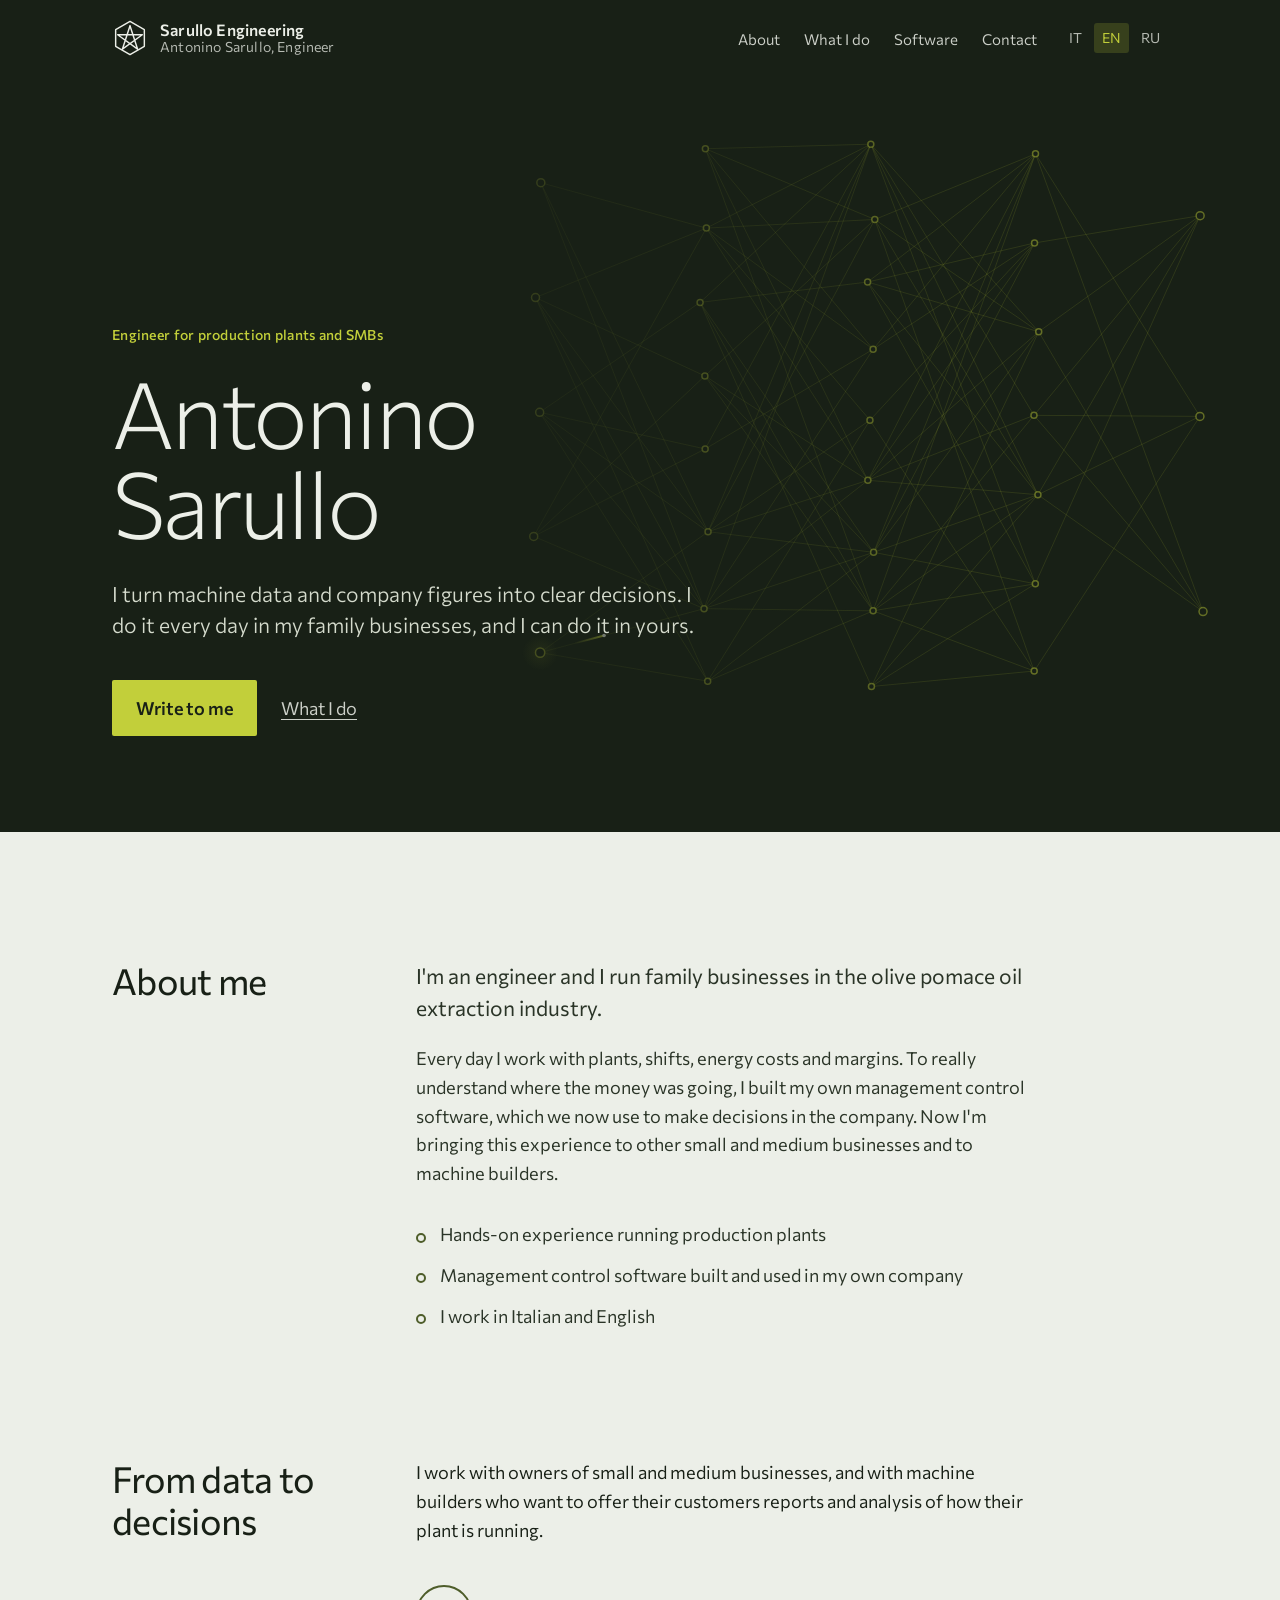
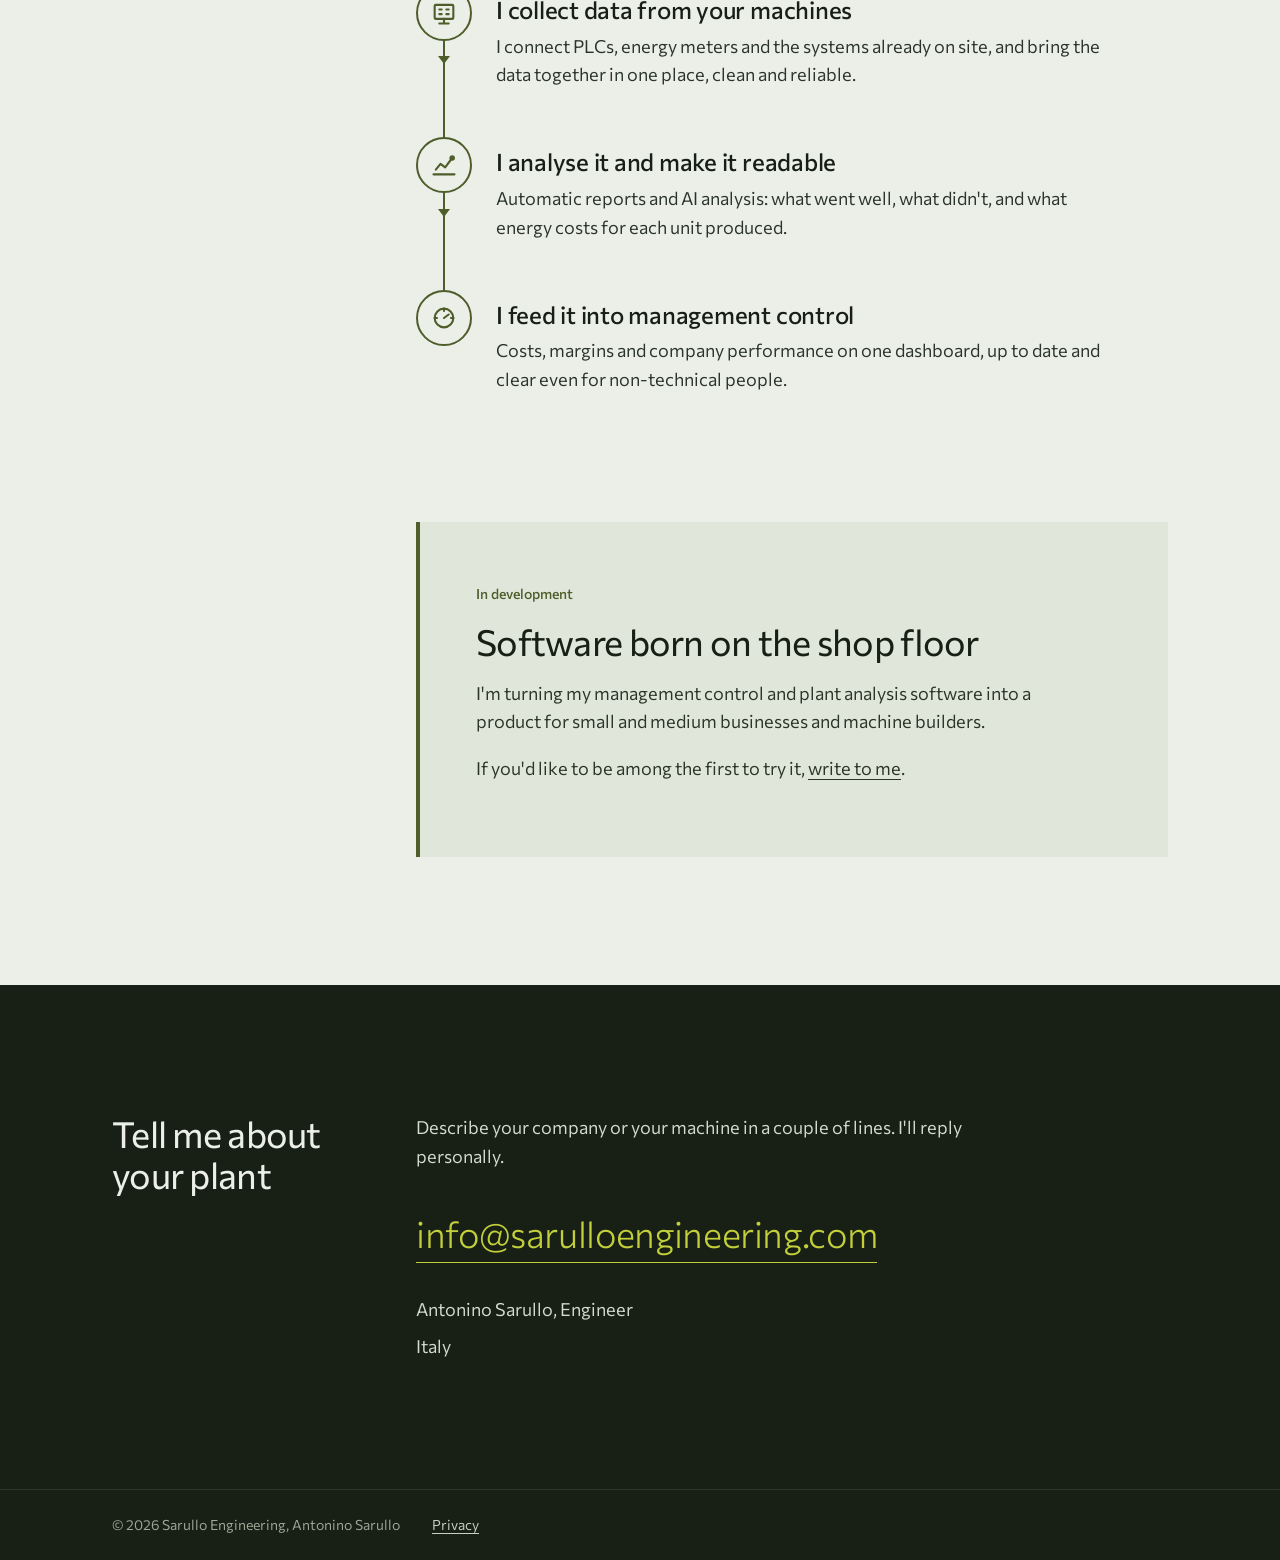
==== en/index.html @ ed88545b "Struttura iniziale del sito trilingue (it/en/ru) HTML, CSS e JS puri: home a pagina unica e privacy " ====
<!doctype html>
<html lang="en">
<head>
  <meta charset="utf-8">
  <meta name="viewport" content="width=device-width, initial-scale=1">
  <title>Sarullo Engineering | Antonino Sarullo, Engineer</title>
  <meta name="description" content="Engineer. I turn machine data and company figures into clear decisions: PLC data collection, AI-assisted analysis and reports, management control for small and medium businesses.">
  <link rel="canonical" href="https://sarulloengineering.com/en/">
  <link rel="alternate" hreflang="it" href="https://sarulloengineering.com/it/">
  <link rel="alternate" hreflang="en" href="https://sarulloengineering.com/en/">
  <link rel="alternate" hreflang="ru" href="https://sarulloengineering.com/ru/">
  <link rel="alternate" hreflang="x-default" href="https://sarulloengineering.com/en/">
  <meta property="og:type" content="website">
  <meta property="og:title" content="Sarullo Engineering | Antonino Sarullo, Engineer">
  <meta property="og:description" content="From data to decisions: plant data, analysis and management control for SMBs and machine builders.">
  <meta property="og:url" content="https://sarulloengineering.com/en/">
  <meta property="og:locale" content="en_GB">
  <meta name="theme-color" content="#182016">
  <link rel="icon" href="/assets/img/favicon.svg" type="image/svg+xml">
  <link rel="preload" href="/assets/fonts/commissioner-latin.woff2" as="font" type="font/woff2" crossorigin>
  <link rel="stylesheet" href="/assets/css/style.css">
</head>
<body>
  <a class="skip-link" href="#main">Skip to content</a>

  <header class="site-header">
    <div class="wrap">
      <a class="brand" href="/en/" aria-label="Sarullo Engineering, home">
        <svg viewBox="0 0 100 100" fill="none" stroke="currentColor" stroke-width="4" stroke-linejoin="round" stroke-linecap="round" aria-hidden="true">
          <path class="logo-hex" pathLength="100" d="M50 4 L89.84 27 L89.84 73 L50 96 L10.16 73 L10.16 27 Z"/>
          <path class="logo-star" pathLength="100" d="M50 16 L71.16 81.12 L15.76 40.88 L84.24 40.88 L28.84 81.12 Z"/>
        </svg>
        <span class="brand__name">Sarullo Engineering<small>Antonino Sarullo, Engineer</small></span>
      </a>
      <nav class="site-nav" aria-label="Sections">
        <ul>
          <li><a href="#about">About</a></li>
          <li><a href="#services">What I do</a></li>
          <li><a href="#software">Software</a></li>
          <li><a href="#contact">Contact</a></li>
        </ul>
      </nav>
      <ul class="lang-switch" aria-label="Language">
        <li><a href="/it/" hreflang="it" lang="it" data-lang="it" title="Italiano">IT</a></li>
        <li><a href="/en/" hreflang="en" lang="en" data-lang="en" aria-current="true" title="English">EN</a></li>
        <li><a href="/ru/" hreflang="ru" lang="ru" data-lang="ru" title="Русский">RU</a></li>
      </ul>
    </div>
  </header>

  <main id="main">
    <section class="hero" aria-labelledby="hero-title">
      <canvas class="hero__canvas" data-neural aria-hidden="true"></canvas>
      <div class="wrap">
        <span class="hero__title">Engineer for production plants and SMBs</span>
        <h1 id="hero-title">Antonino Sarullo</h1>
        <p class="hero__lead">I turn machine data and company figures into clear decisions. I do it every day in my family businesses, and I can do it in yours.</p>
        <div class="actions">
          <a class="button" href="mailto:info@sarulloengineering.com">Write to me</a>
          <a class="link-quiet" href="#services">What I do</a>
        </div>
      </div>
    </section>

    <section class="section" id="about" aria-labelledby="about-title">
      <div class="wrap section__grid">
        <h2 id="about-title">About me</h2>
        <div class="prose">
          <p class="lead">I'm an engineer and I run family businesses in the olive pomace oil extraction industry.</p>
          <p>Every day I work with plants, shifts, energy costs and margins. To really understand where the money was going, I built my own management control software, which we now use to make decisions in the company. Now I'm bringing this experience to other small and medium businesses and to machine builders.</p>
          <ul class="facts">
            <li>Hands-on experience running production plants</li>
            <li>Management control software built and used in my own company</li>
            <li>I work in Italian and English</li>
          </ul>
        </div>
      </div>
    </section>

    <section class="section" id="services" aria-labelledby="services-title">
      <div class="wrap section__grid">
        <h2 id="services-title">From data to decisions</h2>
        <div>
          <p class="prose">I work with owners of small and medium businesses, and with machine builders who want to offer their customers reports and analysis of how their plant is running.</p>
          <ol class="flow">
            <li class="flow__step">
              <span class="flow__icon" aria-hidden="true">
                <svg viewBox="0 0 24 24" fill="none" stroke="currentColor" stroke-width="1.8" stroke-linecap="round" stroke-linejoin="round"><rect x="4" y="5" width="16" height="12" rx="1"/><path d="M8 21h8M12 17v4M8 9h2M8 13h2M14 9h2M14 13h2"/></svg>
              </span>
              <div>
                <h3>I collect data from your machines</h3>
                <p>I connect PLCs, energy meters and the systems already on site, and bring the data together in one place, clean and reliable.</p>
              </div>
            </li>
            <li class="flow__step">
              <span class="flow__icon" aria-hidden="true">
                <svg viewBox="0 0 24 24" fill="none" stroke="currentColor" stroke-width="1.8" stroke-linecap="round" stroke-linejoin="round"><path d="M3 20h18"/><path d="M5 16l4-5 4 3 6-8"/><circle cx="19" cy="6" r="1.5"/></svg>
              </span>
              <div>
                <h3>I analyse it and make it readable</h3>
                <p>Automatic reports and AI analysis: what went well, what didn't, and what energy costs for each unit produced.</p>
              </div>
            </li>
            <li class="flow__step">
              <span class="flow__icon" aria-hidden="true">
                <svg viewBox="0 0 24 24" fill="none" stroke="currentColor" stroke-width="1.8" stroke-linecap="round" stroke-linejoin="round"><circle cx="12" cy="12" r="8"/><path d="M12 12l4-3"/><path d="M12 4v2M20 12h-2M6 12H4"/></svg>
              </span>
              <div>
                <h3>I feed it into management control</h3>
                <p>Costs, margins and company performance on one dashboard, up to date and clear even for non-technical people.</p>
              </div>
            </li>
          </ol>
        </div>
      </div>
    </section>

    <section class="section" id="software" aria-labelledby="software-title">
      <div class="wrap section__grid">
        <div aria-hidden="true"></div>
        <div class="software">
          <span class="status">In development</span>
          <h2 id="software-title">Software born on the shop floor</h2>
          <div class="prose">
            <p>I'm turning my management control and plant analysis software into a product for small and medium businesses and machine builders.</p>
            <p>If you'd like to be among the first to try it, <a href="mailto:info@sarulloengineering.com?subject=Software">write to me</a>.</p>
          </div>
        </div>
      </div>
    </section>
  </main>

  <section class="contact" id="contact" aria-labelledby="contact-title">
    <div class="wrap section__grid">
      <h2 id="contact-title">Tell me about your plant</h2>
      <div class="prose">
        <p>Describe your company or your machine in a couple of lines. I'll reply personally.</p>
        <a class="contact__mail" href="mailto:info@sarulloengineering.com">info@sarulloengineering.com</a>
        <ul class="contact__list">
          <li>Antonino Sarullo, Engineer</li>
          <li>Italy</li>
          <!-- TODO: link al profilo LinkedIn
          <li><a href="https://www.linkedin.com/in/...">LinkedIn</a></li> -->
        </ul>
      </div>
    </div>
  </section>

  <footer class="site-footer">
    <div class="wrap">
      <p>&copy; <span data-year>2026</span> Sarullo Engineering, Antonino Sarullo</p>
      <!-- TODO: inserire la Partita IVA (obbligatoria sul sito se presente) -->
      <p><a href="/en/privacy.html">Privacy</a></p>
    </div>
  </footer>

  <script src="/assets/js/main.js" defer></script>
  <script src="/assets/js/neural.js" defer></script>
</body>
</html>
---- assets/css/style.css ----
/* ==========================================================================
   Sarullo Engineering — foglio di stile unico per tutte le lingue
   Palette: carta verde-grigia, inchiostro oliva, verde olio come segnale.
   ========================================================================== */

/* ---------- Font (self-hosted, nessuna chiamata a servizi esterni) ---------- */
@font-face {
  font-family: "Commissioner";
  src: url("/assets/fonts/commissioner-latin.woff2") format("woff2-variations");
  font-weight: 100 900;
  font-display: swap;
  unicode-range: U+0000-00FF, U+0131, U+0152-0153, U+02BB-02BC, U+02C6, U+02DA, U+02DC, U+0304, U+0308, U+0329, U+2000-206F, U+20AC, U+2122, U+2191, U+2193, U+2212, U+2215, U+FEFF, U+FFFD;
}
@font-face {
  font-family: "Commissioner";
  src: url("/assets/fonts/commissioner-latin-ext.woff2") format("woff2-variations");
  font-weight: 100 900;
  font-display: swap;
  unicode-range: U+0100-02BA, U+02BD-02C5, U+02C7-02CC, U+02CE-02D7, U+02DD-02FF, U+1E00-1E9F, U+1EF2-1EFF, U+2020, U+20A0-20AB, U+20AD-20C0, U+2113, U+2C60-2C7F, U+A720-A7FF;
}
@font-face {
  font-family: "Commissioner";
  src: url("/assets/fonts/commissioner-cyrillic.woff2") format("woff2-variations");
  font-weight: 100 900;
  font-display: swap;
  unicode-range: U+0301, U+0400-045F, U+0490-0491, U+04B0-04B1, U+2116;
}

/* ---------- Token ---------- */
:root {
  --paper:   #ECEFE8;
  --paper-2: #E1E6DB;
  --ink:     #182016;
  --ink-2:   #2A3427;
  --olive:   #4E5D2A;
  --oil:     #C2CF3A;
  --steel:   #5E6A70;
  --rule:    #B9C1AE;

  --font: "Commissioner", system-ui, -apple-system, "Segoe UI", sans-serif;

  /* Scala tipografica (rapporti classici) */
  --fs-small: 0.875rem;   /* 14 */
  --fs-body:  1.125rem;   /* 18 */
  --fs-lead:  1.3125rem;  /* 21 */
  --fs-h3:    1.5rem;     /* 24 */
  --fs-h2:    clamp(2rem, 4vw, 2.25rem);       /* 32–36 */
  --fs-hero:  clamp(2.75rem, 8vw, 5.75rem);    /* 44–92 */

  --measure: 34em;
  --gutter: clamp(1rem, 4vw, 3rem);
  --max: 72rem;
  --section-space: clamp(4rem, 10vw, 8rem);
}

/* ---------- Base ---------- */
*, *::before, *::after { box-sizing: border-box; }
html { scroll-behavior: smooth; -webkit-text-size-adjust: 100%; }
body {
  margin: 0;
  background: var(--paper);
  color: var(--ink);
  font-family: var(--font);
  font-size: var(--fs-body);
  font-weight: 380;
  line-height: 1.6;
  font-feature-settings: "kern", "liga";
  text-rendering: optimizeLegibility;
}
img, svg, canvas { display: block; max-width: 100%; }
h1, h2, h3 { margin: 0; font-weight: 500; line-height: 1.15; letter-spacing: -0.01em; }
p { margin: 0 0 1em; }
a { color: inherit; text-decoration-thickness: 1px; text-underline-offset: 0.2em; }
a:hover { text-decoration-thickness: 2px; }
:focus-visible { outline: 2px solid var(--olive); outline-offset: 3px; border-radius: 2px; }
.on-dark :focus-visible, .hero :focus-visible, .contact :focus-visible { outline-color: var(--oil); }

.skip-link {
  position: absolute; left: var(--gutter); top: -3rem;
  background: var(--ink); color: var(--paper); padding: .5rem 1rem; z-index: 20;
}
.skip-link:focus { top: .75rem; }

.wrap { width: 100%; max-width: var(--max); margin: 0 auto; padding: 0 var(--gutter); }

/* ---------- Header ---------- */
.site-header {
  position: absolute; inset: 0 0 auto 0; z-index: 10;
  color: var(--paper);
}
.site-header .wrap {
  display: flex; align-items: center; gap: 1.5rem;
  padding-top: 1.25rem; padding-bottom: 1.25rem;
}
.brand {
  display: flex; align-items: center; gap: .75rem;
  text-decoration: none; font-weight: 560; letter-spacing: .01em; margin-right: auto;
}
.brand svg { width: 2.25rem; height: 2.25rem; flex: none; }
.brand__name { font-size: 1rem; line-height: 1.2; }
.brand__name small { display: block; font-weight: 380; font-size: var(--fs-small); opacity: .75; }

.site-nav ul { display: flex; gap: 1.5rem; list-style: none; margin: 0; padding: 0; }
.site-nav a { text-decoration: none; font-size: .9375rem; opacity: .85; }
.site-nav a:hover { opacity: 1; text-decoration: underline; }

.lang-switch { display: flex; gap: .25rem; list-style: none; margin: 0; padding: 0; font-size: .875rem; }
.lang-switch a {
  display: block; padding: .25rem .5rem; text-decoration: none; border-radius: 3px; opacity: .75;
}
.lang-switch a:hover { opacity: 1; }
.lang-switch a[aria-current="true"] { opacity: 1; background: rgba(194, 207, 58, .18); color: var(--oil); }

/* Il logo si disegna da solo, in un tratto, al caricamento */
.brand .logo-star {
  stroke-dasharray: 100; stroke-dashoffset: 100;
  animation: draw 1.6s .2s cubic-bezier(.65,0,.35,1) forwards;
}
.brand .logo-hex {
  stroke-dasharray: 100; stroke-dashoffset: 100;
  animation: draw .9s cubic-bezier(.65,0,.35,1) forwards;
}
@keyframes draw { to { stroke-dashoffset: 0; } }

/* ---------- Hero ---------- */
.hero {
  position: relative; isolation: isolate; overflow: hidden;
  background: var(--ink); color: var(--paper);
  min-height: min(100svh, 52rem);
  display: flex; align-items: flex-end;
}
.hero__canvas { position: absolute; inset: 0; width: 100%; height: 100%; z-index: -1; }
.hero::after {
  /* velatura per tenere leggibile il testo sopra la rete */
  content: ""; position: absolute; inset: 0; z-index: -1; pointer-events: none;
  background: linear-gradient(90deg, rgba(24,32,22,.92) 0%, rgba(24,32,22,.6) 45%, rgba(24,32,22,0) 75%);
}
.hero .wrap { padding-top: 8rem; padding-bottom: clamp(3rem, 8vw, 6rem); }
.hero h1 {
  font-size: var(--fs-hero); font-weight: 240; letter-spacing: -0.035em; line-height: .98;
  max-width: 9ch;
}
.hero__title { display: block; font-size: var(--fs-small); font-weight: 500; letter-spacing: .02em; color: var(--oil); margin-bottom: 1.25rem; }
.hero__lead {
  font-size: var(--fs-lead); font-weight: 340; line-height: 1.45;
  max-width: 28em; margin: 2rem 0 2.5rem; color: #D5DBCD;
}
.actions { display: flex; flex-wrap: wrap; gap: .75rem 1.5rem; align-items: center; }
.button {
  display: inline-block; padding: .85rem 1.5rem; border-radius: 2px;
  background: var(--oil); color: var(--ink); font-weight: 560; text-decoration: none;
}
.button:hover { background: #D3DE56; }
.link-quiet { color: var(--paper); opacity: .85; }

/* ---------- Sezioni ---------- */
.section { padding: var(--section-space) 0; }
.section + .section { padding-top: 0; }
.section__grid {
  display: grid; gap: 1.5rem 3rem;
  grid-template-columns: minmax(0, 1fr);
}
@media (min-width: 56rem) {
  .section__grid { grid-template-columns: 16rem minmax(0, 1fr); }
}
.section h2 { font-size: var(--fs-h2); font-weight: 420; letter-spacing: -0.02em; }
.prose { max-width: var(--measure); }
.prose .lead { font-size: var(--fs-lead); line-height: 1.5; font-weight: 400; }
.prose p { color: var(--ink-2); }

.facts { list-style: none; padding: 0; margin: 2rem 0 0; display: grid; gap: .75rem; max-width: var(--measure); }
.facts li { padding-left: 1.5rem; position: relative; color: var(--ink-2); }
.facts li::before {
  content: ""; position: absolute; left: 0; top: .7em; width: .625rem; height: .625rem;
  border: 2px solid var(--olive); border-radius: 50%;
}

/* ---------- Dal campo alla decisione: una linea di processo ---------- */
.flow { list-style: none; margin: 2.5rem 0 0; padding: 0; max-width: 44rem; }
.flow__step:not(:last-child)::before {
  /* la "tubazione" che collega un passaggio al successivo */
  content: ""; position: absolute; left: 1.75rem; top: 1.75rem; bottom: -1.75rem;
  border-left: 2px solid var(--olive); transform: translateX(-1px);
}
.flow__step { position: relative; display: grid; grid-template-columns: 3.5rem minmax(0, 1fr); gap: 1.5rem; padding-bottom: 3rem; }
.flow__step:last-child { padding-bottom: 0; }
.flow__icon {
  width: 3.5rem; height: 3.5rem; border-radius: 50%;
  background: var(--paper); border: 2px solid var(--olive);
  display: grid; place-items: center; color: var(--olive);
  position: relative; z-index: 1;
}
.flow__icon svg { width: 1.75rem; height: 1.75rem; }
.flow__step:not(:last-child) .flow__icon::after {
  /* freccia di direzione del flusso sulla linea */
  content: ""; position: absolute; left: 50%; bottom: -1.6rem; transform: translateX(-50%);
  border: .4rem solid transparent; border-top: .55rem solid var(--olive); border-bottom: 0;
}
.flow h3 { font-size: var(--fs-h3); font-weight: 480; padding-top: .7rem; margin-bottom: .5rem; }
.flow p { color: var(--ink-2); max-width: var(--measure); margin: 0; }

/* ---------- Software ---------- */
.software {
  background: var(--paper-2);
  padding: clamp(2rem, 5vw, 3.5rem);
  border-left: 4px solid var(--olive);
}
.software h2 { margin-bottom: 1rem; }
.software .status { display: inline-block; font-size: var(--fs-small); font-weight: 500; color: var(--olive); margin-bottom: 1rem; }

/* ---------- Contatti ---------- */
.contact { background: var(--ink); color: var(--paper); padding: var(--section-space) 0; }
.contact h2 { font-size: var(--fs-h2); font-weight: 420; letter-spacing: -0.02em; }
.contact .prose p { color: #D5DBCD; }
.contact__mail {
  display: inline-block; margin: 1rem 0 2rem;
  font-size: clamp(1.375rem, 4vw, 2.25rem); font-weight: 300; letter-spacing: -0.01em;
  color: var(--oil); text-decoration: none; border-bottom: 1px solid currentColor; overflow-wrap: anywhere;
}
.contact__mail:hover { border-bottom-width: 2px; }
.contact__list { list-style: none; margin: 0; padding: 0; display: grid; gap: .5rem; color: #D5DBCD; }

/* ---------- Footer ---------- */
.site-footer { background: var(--ink); color: #9EA897; font-size: var(--fs-small); border-top: 1px solid var(--ink-2); }
.site-footer .wrap { display: flex; flex-wrap: wrap; gap: .5rem 2rem; padding-top: 1.5rem; padding-bottom: 1.5rem; }
.site-footer p { margin: 0; }
.site-footer a { color: #C9D0C1; }

/* ---------- Pagina privacy ---------- */
.page-legal .site-header { position: static; background: var(--ink); }
.legal { padding: 4rem 0 var(--section-space); }
.legal h1 { font-size: var(--fs-h2); font-weight: 420; margin-bottom: 1.5rem; }
.legal h2 { font-size: var(--fs-h3); font-weight: 480; margin: 2.5rem 0 .75rem; }
.legal .prose { max-width: var(--measure); }

/* ---------- 404 ---------- */
.page-404 { background: var(--ink); color: var(--paper); }
.page-404 a { color: var(--oil); }
.notfound { min-height: 100svh; display: grid; place-content: center; gap: 2rem; padding: var(--gutter); }
.notfound img { filter: invert(1); opacity: .9; }
.notfound__langs { display: grid; gap: 1.5rem; }
.notfound h1, .notfound h2 { font-size: var(--fs-h3); font-weight: 420; margin-bottom: .25rem; }

/* ---------- Mobile ---------- */
@media (max-width: 47.99rem) {
  .site-header .wrap { flex-wrap: wrap; gap: .75rem 1rem; }
  .site-nav { order: 3; width: 100%; }
  .site-nav ul { gap: 1.25rem; }
  .brand__name small { display: none; }
  .hero::after { background: linear-gradient(0deg, rgba(24,32,22,.95) 15%, rgba(24,32,22,.55) 70%, rgba(24,32,22,.35) 100%); }
  .hero .wrap { padding-top: 10rem; }
  .flow__step:not(:last-child)::before { left: 1.375rem; top: 1.375rem; bottom: -1.375rem; }
  .flow__step { grid-template-columns: 2.75rem minmax(0, 1fr); gap: 1rem; }
  .flow__icon { width: 2.75rem; height: 2.75rem; }
  .flow__icon svg { width: 1.375rem; height: 1.375rem; }
  .flow h3 { padding-top: .45rem; }
}

/* ---------- Movimento ridotto ---------- */
@media (prefers-reduced-motion: reduce) {
  html { scroll-behavior: auto; }
  .brand .logo-star, .brand .logo-hex { animation: none; stroke-dashoffset: 0; }
}
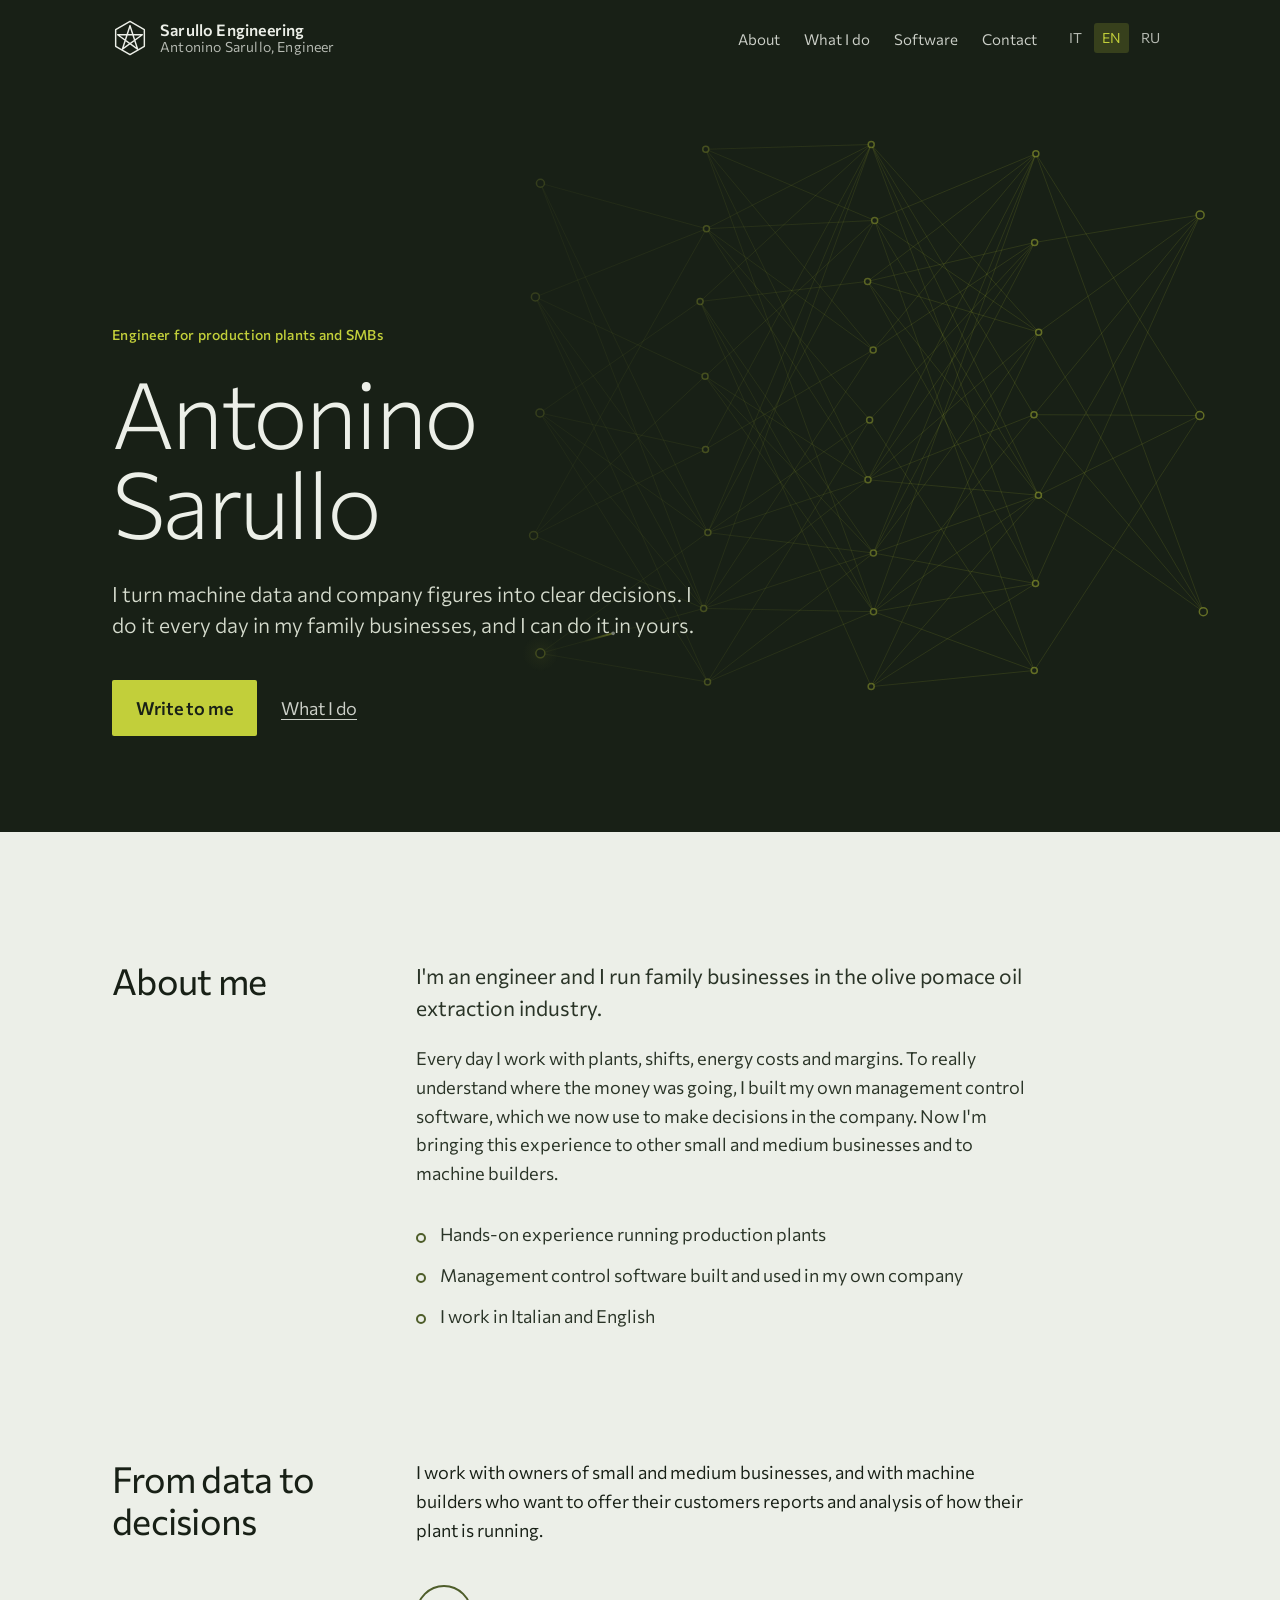
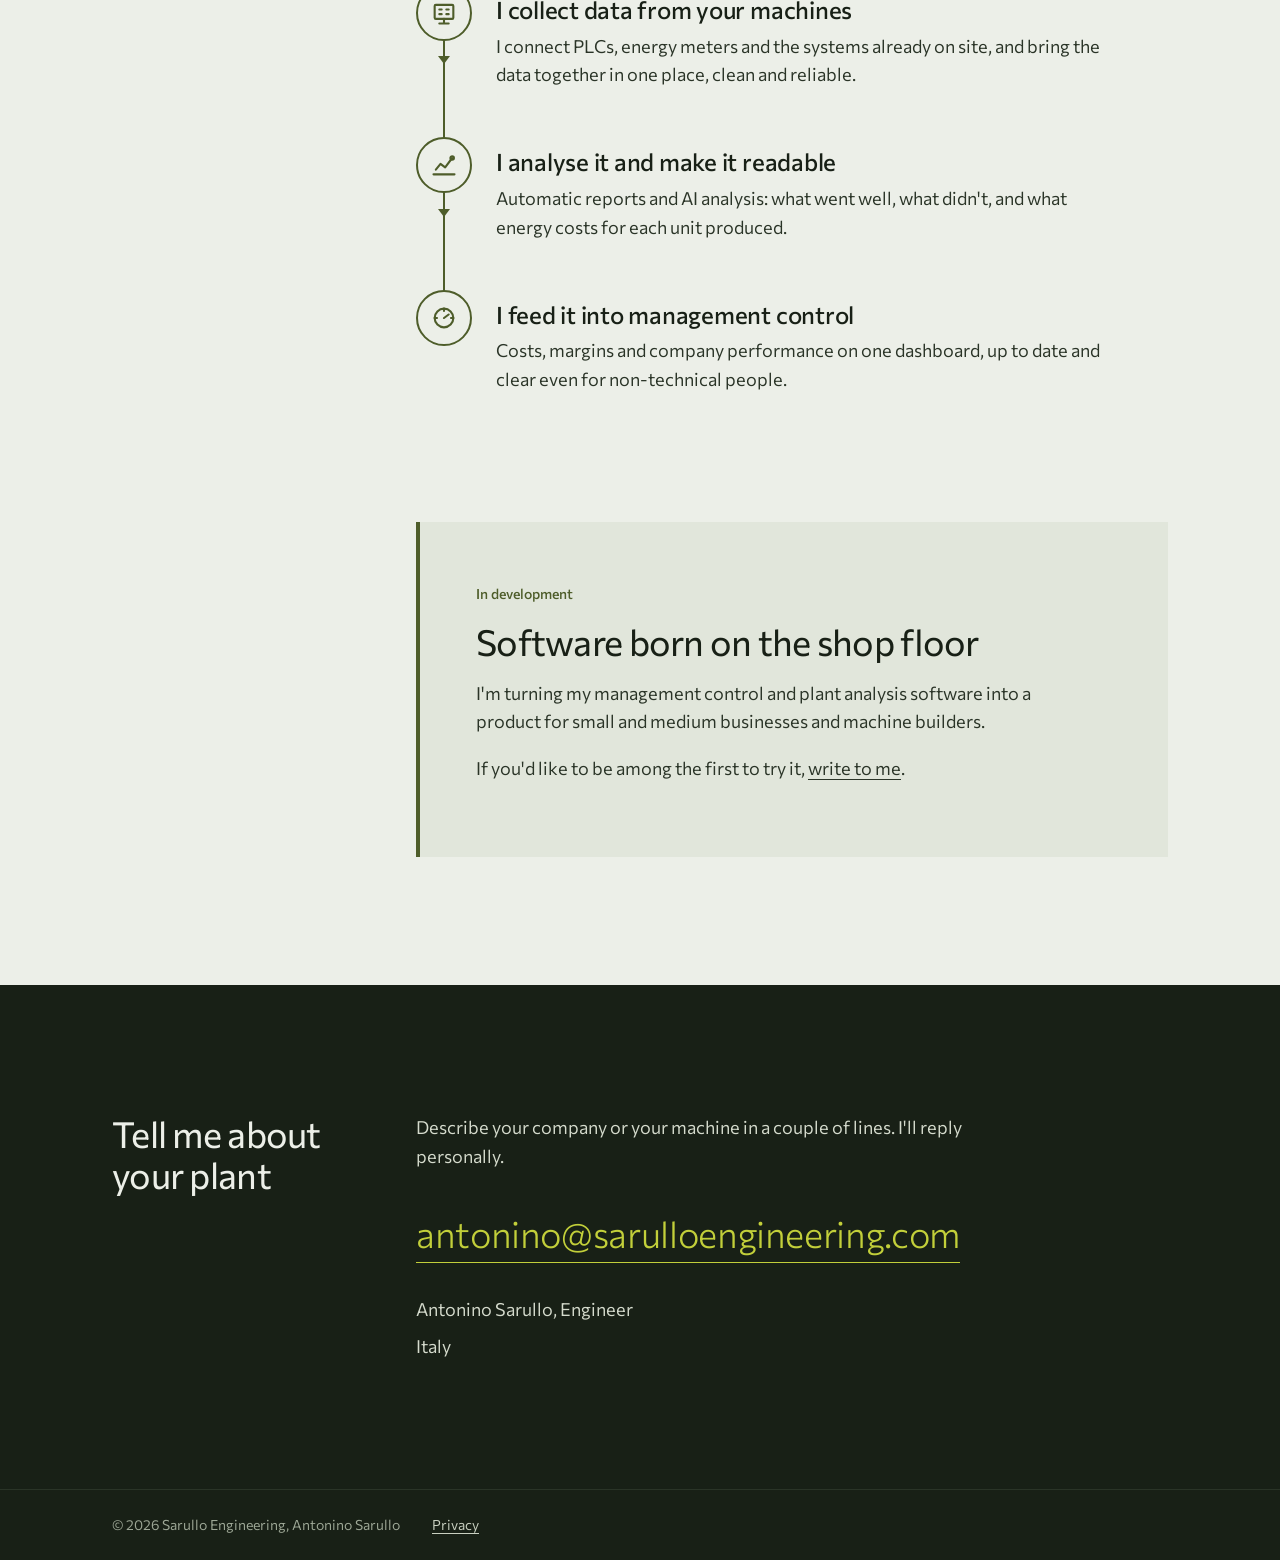
==== commit 9f2aaeea: "Email di contatto: antonino@sarulloengineering.com Co-Authored-By: Claude Opus 5.5 <noreply@anthropi" ====
--- a/en/index.html
+++ b/en/index.html
@@ -56,7 +56,7 @@
         <h1 id="hero-title">Antonino Sarullo</h1>
         <p class="hero__lead">I turn machine data and company figures into clear decisions. I do it every day in my family businesses, and I can do it in yours.</p>
         <div class="actions">
-          <a class="button" href="mailto:info@sarulloengineering.com">Write to me</a>
+          <a class="button" href="mailto:antonino@sarulloengineering.com">Write to me</a>
           <a class="link-quiet" href="#services">What I do</a>
         </div>
       </div>
@@ -123,7 +123,7 @@
           <h2 id="software-title">Software born on the shop floor</h2>
           <div class="prose">
             <p>I'm turning my management control and plant analysis software into a product for small and medium businesses and machine builders.</p>
-            <p>If you'd like to be among the first to try it, <a href="mailto:info@sarulloengineering.com?subject=Software">write to me</a>.</p>
+            <p>If you'd like to be among the first to try it, <a href="mailto:antonino@sarulloengineering.com?subject=Software">write to me</a>.</p>
           </div>
         </div>
       </div>
@@ -135,7 +135,7 @@
       <h2 id="contact-title">Tell me about your plant</h2>
       <div class="prose">
         <p>Describe your company or your machine in a couple of lines. I'll reply personally.</p>
-        <a class="contact__mail" href="mailto:info@sarulloengineering.com">info@sarulloengineering.com</a>
+        <a class="contact__mail" href="mailto:antonino@sarulloengineering.com">antonino@sarulloengineering.com</a>
         <ul class="contact__list">
           <li>Antonino Sarullo, Engineer</li>
           <li>Italy</li>
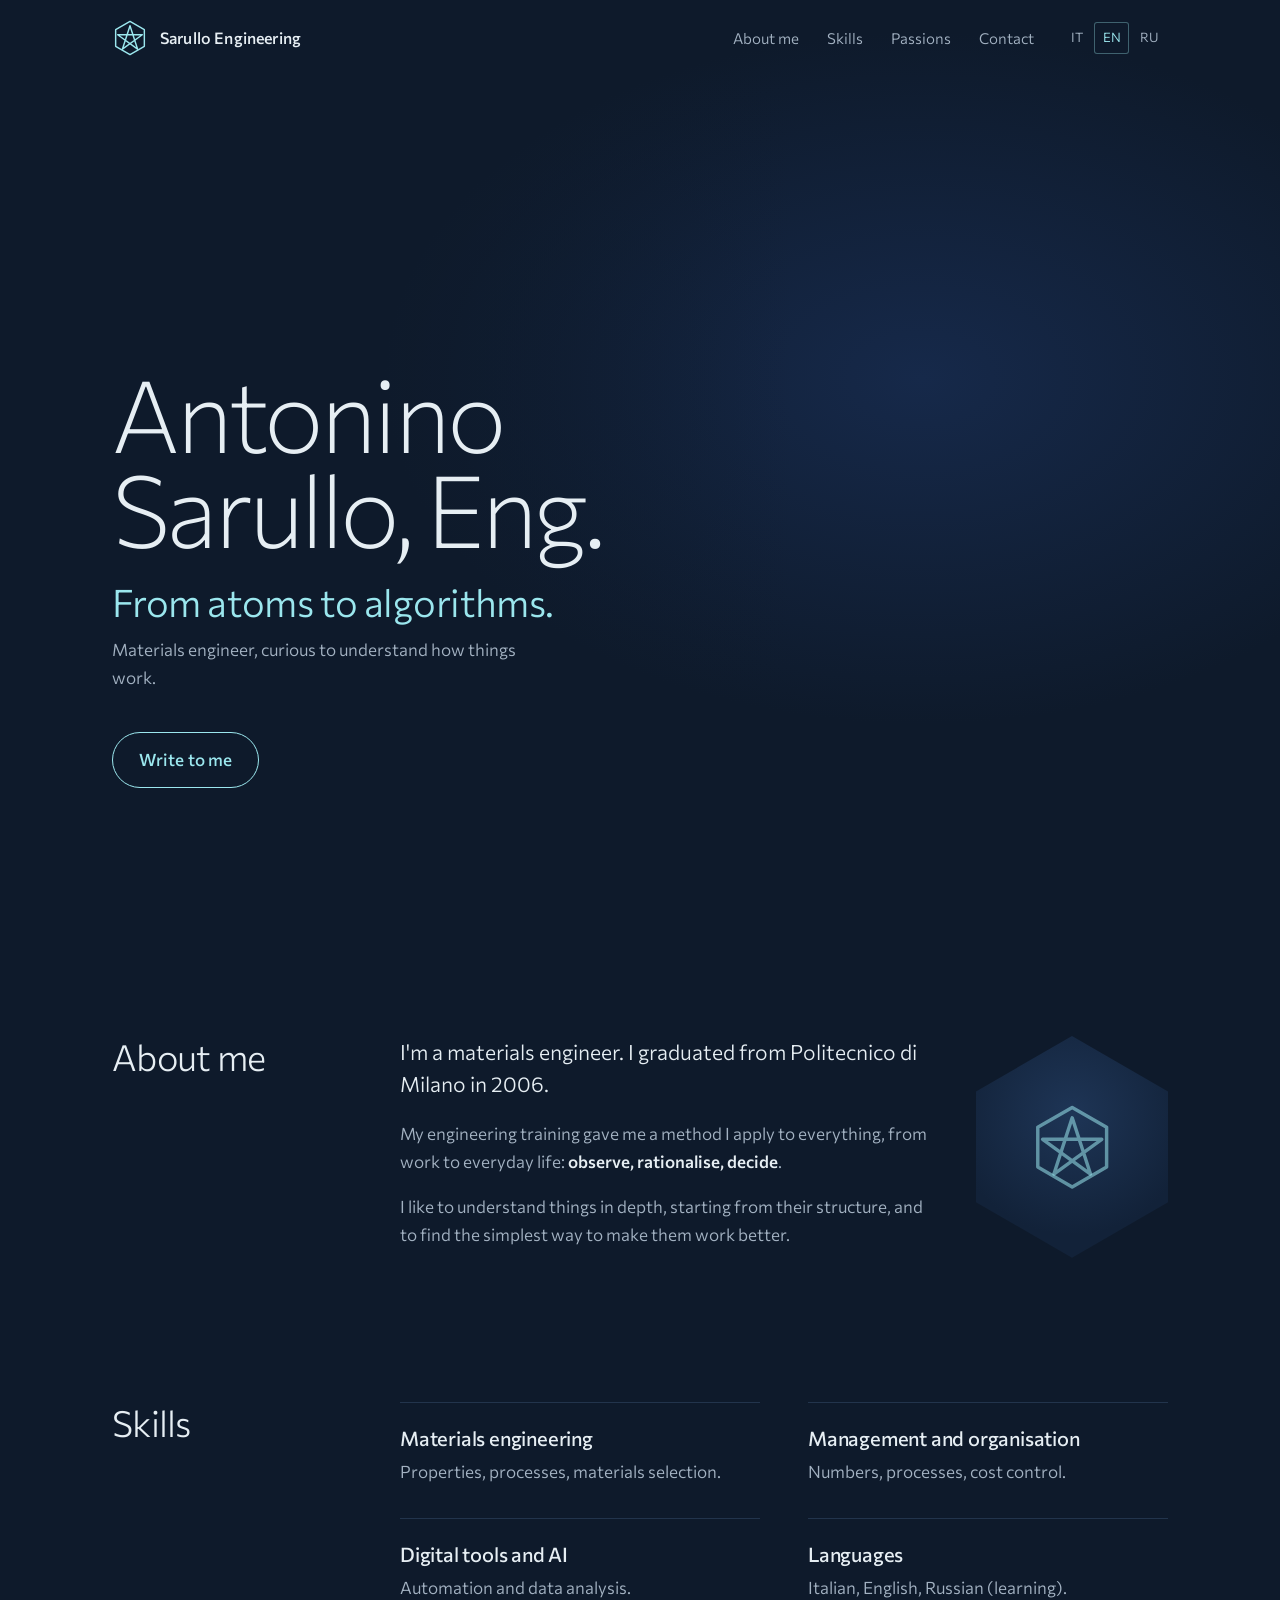
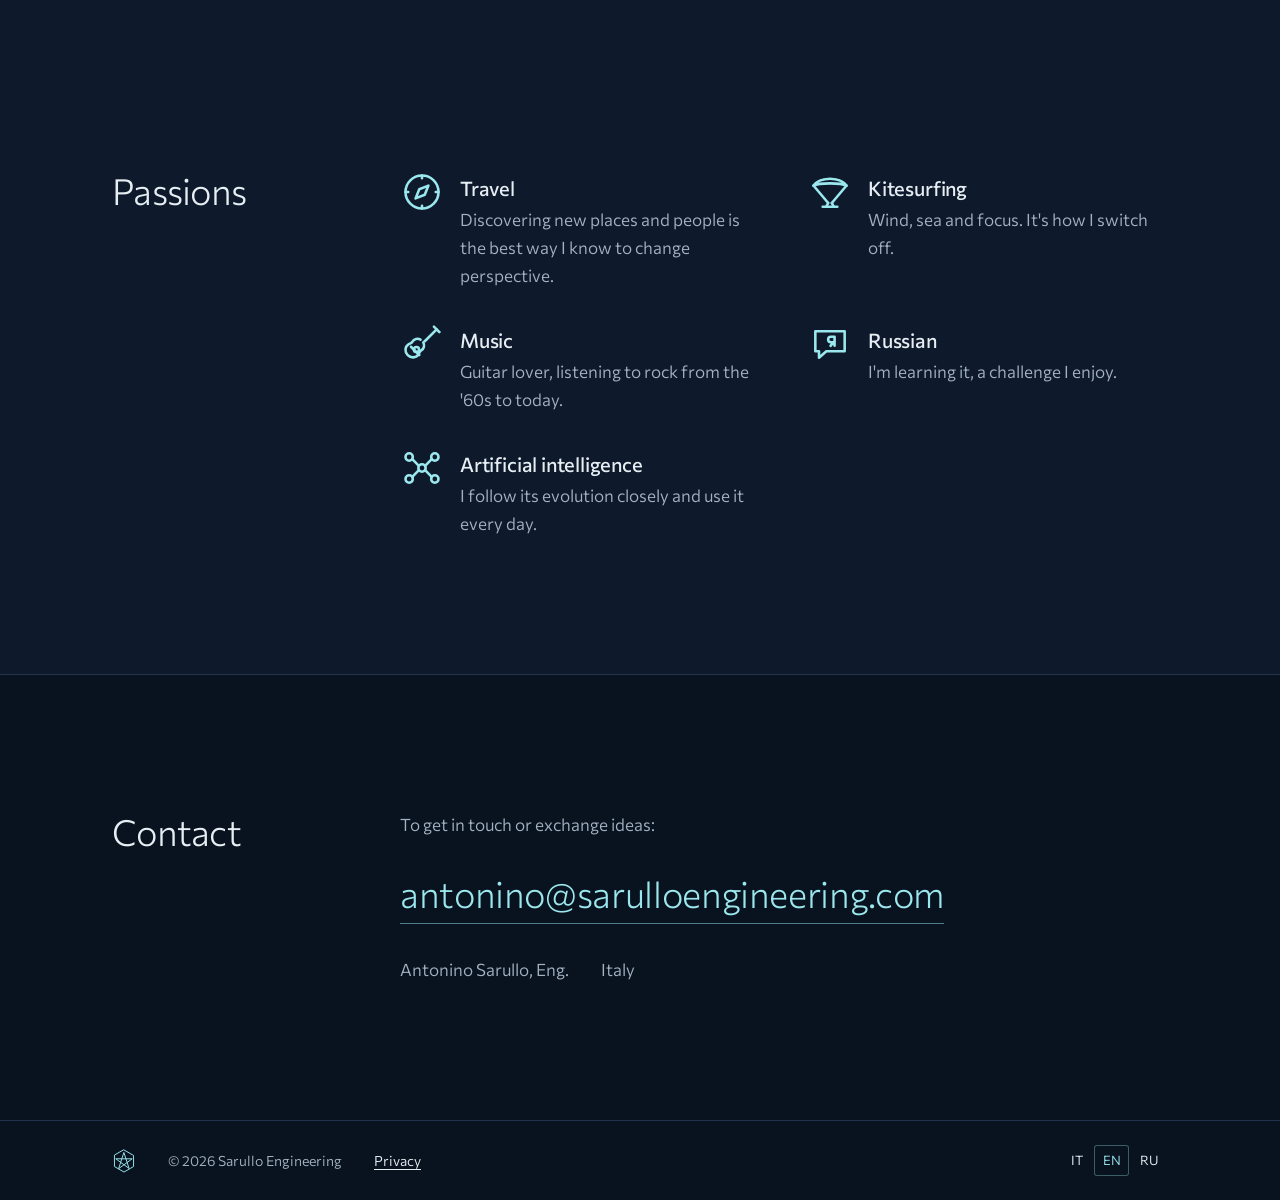
==== commit a01a0153: "Nuovi contenuti e nuova grafica: presentazione personale, animazione reticolo → rete neurale → logo " ====
--- a/en/index.html
+++ b/en/index.html
@@ -2,20 +2,20 @@
 <html lang="en">
 <head>
   <meta charset="utf-8">
-  <meta name="viewport" content="width=device-width, initial-scale=1">
-  <title>Sarullo Engineering | Antonino Sarullo, Engineer</title>
-  <meta name="description" content="Engineer. I turn machine data and company figures into clear decisions: PLC data collection, AI-assisted analysis and reports, management control for small and medium businesses.">
+  <meta name="viewport" content="width=device-width, initial-scale=1, viewport-fit=cover">
+  <title>Antonino Sarullo, Eng. | Sarullo Engineering</title>
+  <meta name="description" content="Antonino Sarullo, materials engineer, graduated from Politecnico di Milano. From atoms to algorithms.">
   <link rel="canonical" href="https://sarulloengineering.com/en/">
   <link rel="alternate" hreflang="it" href="https://sarulloengineering.com/it/">
   <link rel="alternate" hreflang="en" href="https://sarulloengineering.com/en/">
   <link rel="alternate" hreflang="ru" href="https://sarulloengineering.com/ru/">
   <link rel="alternate" hreflang="x-default" href="https://sarulloengineering.com/en/">
   <meta property="og:type" content="website">
-  <meta property="og:title" content="Sarullo Engineering | Antonino Sarullo, Engineer">
-  <meta property="og:description" content="From data to decisions: plant data, analysis and management control for SMBs and machine builders.">
+  <meta property="og:title" content="Antonino Sarullo, Eng. | Sarullo Engineering">
+  <meta property="og:description" content="Antonino Sarullo, materials engineer, graduated from Politecnico di Milano. From atoms to algorithms.">
   <meta property="og:url" content="https://sarulloengineering.com/en/">
   <meta property="og:locale" content="en_GB">
-  <meta name="theme-color" content="#182016">
+  <meta name="theme-color" content="#0E1A2B">
   <link rel="icon" href="/assets/img/favicon.svg" type="image/svg+xml">
   <link rel="preload" href="/assets/fonts/commissioner-latin.woff2" as="font" type="font/woff2" crossorigin>
   <link rel="stylesheet" href="/assets/css/style.css">
@@ -26,17 +26,14 @@
   <header class="site-header">
     <div class="wrap">
       <a class="brand" href="/en/" aria-label="Sarullo Engineering, home">
-        <svg viewBox="0 0 100 100" fill="none" stroke="currentColor" stroke-width="4" stroke-linejoin="round" stroke-linecap="round" aria-hidden="true">
-          <path class="logo-hex" pathLength="100" d="M50 4 L89.84 27 L89.84 73 L50 96 L10.16 73 L10.16 27 Z"/>
-          <path class="logo-star" pathLength="100" d="M50 16 L71.16 81.12 L15.76 40.88 L84.24 40.88 L28.84 81.12 Z"/>
-        </svg>
-        <span class="brand__name">Sarullo Engineering<small>Antonino Sarullo, Engineer</small></span>
+        <svg class="logo" viewBox="0 0 100 100" fill="none" stroke="currentColor" stroke-width="4" stroke-linejoin="round" stroke-linecap="round" aria-hidden="true"><path d="M50 4 L89.84 27 L89.84 73 L50 96 L10.16 73 L10.16 27 Z"/><path d="M50 16 L71.16 81.12 L15.76 40.88 L84.24 40.88 L28.84 81.12 Z"/></svg>
+        <span class="brand__name">Sarullo Engineering</span>
       </a>
       <nav class="site-nav" aria-label="Sections">
         <ul>
-          <li><a href="#about">About</a></li>
-          <li><a href="#services">What I do</a></li>
-          <li><a href="#software">Software</a></li>
+          <li><a href="#about">About me</a></li>
+          <li><a href="#skills">Skills</a></li>
+          <li><a href="#passions">Passions</a></li>
           <li><a href="#contact">Contact</a></li>
         </ul>
       </nav>
@@ -50,94 +47,64 @@
 
   <main id="main">
     <section class="hero" aria-labelledby="hero-title">
-      <canvas class="hero__canvas" data-neural aria-hidden="true"></canvas>
+      <canvas class="hero__canvas" data-lattice aria-hidden="true"></canvas>
       <div class="wrap">
-        <span class="hero__title">Engineer for production plants and SMBs</span>
-        <h1 id="hero-title">Antonino Sarullo</h1>
-        <p class="hero__lead">I turn machine data and company figures into clear decisions. I do it every day in my family businesses, and I can do it in yours.</p>
-        <div class="actions">
-          <a class="button" href="mailto:antonino@sarulloengineering.com">Write to me</a>
-          <a class="link-quiet" href="#services">What I do</a>
-        </div>
+        <h1 id="hero-title">Antonino Sarullo, Eng.</h1>
+        <p class="hero__claim">From atoms to algorithms.</p>
+        <p class="hero__sub">Materials engineer, curious to understand how things work.</p>
+        <a class="button" href="mailto:antonino@sarulloengineering.com">Write to me</a>
       </div>
     </section>
 
     <section class="section" id="about" aria-labelledby="about-title">
       <div class="wrap section__grid">
         <h2 id="about-title">About me</h2>
-        <div class="prose">
-          <p class="lead">I'm an engineer and I run family businesses in the olive pomace oil extraction industry.</p>
-          <p>Every day I work with plants, shifts, energy costs and margins. To really understand where the money was going, I built my own management control software, which we now use to make decisions in the company. Now I'm bringing this experience to other small and medium businesses and to machine builders.</p>
-          <ul class="facts">
-            <li>Hands-on experience running production plants</li>
-            <li>Management control software built and used in my own company</li>
-            <li>I work in Italian and English</li>
-          </ul>
+        <div class="about">
+          <div class="prose">
+            <p class="lead">I'm a materials engineer. I graduated from Politecnico di Milano in 2006.</p>
+            <p>My engineering training gave me a method I apply to everything, from work to everyday life: <strong>observe, rationalise, decide</strong>.</p>
+            <p>I like to understand things in depth, starting from their structure, and to find the simplest way to make them work better.</p>
+          </div>
+          <!-- Ritratto: sostituire il logo con <img src="/assets/img/foto.jpg" alt="Antonino Sarullo" width="384" height="443"> -->
+          <figure class="portrait" aria-hidden="true"><svg viewBox="0 0 100 100" fill="none" stroke="currentColor" stroke-width="4" stroke-linejoin="round" stroke-linecap="round" aria-hidden="true"><path d="M50 4 L89.84 27 L89.84 73 L50 96 L10.16 73 L10.16 27 Z"/><path d="M50 16 L71.16 81.12 L15.76 40.88 L84.24 40.88 L28.84 81.12 Z"/></svg></figure>
         </div>
       </div>
     </section>
 
-    <section class="section" id="services" aria-labelledby="services-title">
+    <section class="section" id="skills" aria-labelledby="skills-title">
       <div class="wrap section__grid">
-        <h2 id="services-title">From data to decisions</h2>
-        <div>
-          <p class="prose">I work with owners of small and medium businesses, and with machine builders who want to offer their customers reports and analysis of how their plant is running.</p>
-          <ol class="flow">
-            <li class="flow__step">
-              <span class="flow__icon" aria-hidden="true">
-                <svg viewBox="0 0 24 24" fill="none" stroke="currentColor" stroke-width="1.8" stroke-linecap="round" stroke-linejoin="round"><rect x="4" y="5" width="16" height="12" rx="1"/><path d="M8 21h8M12 17v4M8 9h2M8 13h2M14 9h2M14 13h2"/></svg>
-              </span>
-              <div>
-                <h3>I collect data from your machines</h3>
-                <p>I connect PLCs, energy meters and the systems already on site, and bring the data together in one place, clean and reliable.</p>
-              </div>
-            </li>
-            <li class="flow__step">
-              <span class="flow__icon" aria-hidden="true">
-                <svg viewBox="0 0 24 24" fill="none" stroke="currentColor" stroke-width="1.8" stroke-linecap="round" stroke-linejoin="round"><path d="M3 20h18"/><path d="M5 16l4-5 4 3 6-8"/><circle cx="19" cy="6" r="1.5"/></svg>
-              </span>
-              <div>
-                <h3>I analyse it and make it readable</h3>
-                <p>Automatic reports and AI analysis: what went well, what didn't, and what energy costs for each unit produced.</p>
-              </div>
-            </li>
-            <li class="flow__step">
-              <span class="flow__icon" aria-hidden="true">
-                <svg viewBox="0 0 24 24" fill="none" stroke="currentColor" stroke-width="1.8" stroke-linecap="round" stroke-linejoin="round"><circle cx="12" cy="12" r="8"/><path d="M12 12l4-3"/><path d="M12 4v2M20 12h-2M6 12H4"/></svg>
-              </span>
-              <div>
-                <h3>I feed it into management control</h3>
-                <p>Costs, margins and company performance on one dashboard, up to date and clear even for non-technical people.</p>
-              </div>
-            </li>
-          </ol>
-        </div>
+        <h2 id="skills-title">Skills</h2>
+        <ul class="skills">
+          <li><h3>Materials engineering</h3><p>Properties, processes, materials selection.</p></li>
+          <li><h3>Management and organisation</h3><p>Numbers, processes, cost control.</p></li>
+          <li><h3>Digital tools and AI</h3><p>Automation and data analysis.</p></li>
+          <li><h3>Languages</h3><p>Italian, English, Russian (learning).</p></li>
+        </ul>
       </div>
     </section>
 
-    <section class="section" id="software" aria-labelledby="software-title">
+    <section class="section" id="passions" aria-labelledby="passions-title">
       <div class="wrap section__grid">
-        <div aria-hidden="true"></div>
-        <div class="software">
-          <span class="status">In development</span>
-          <h2 id="software-title">Software born on the shop floor</h2>
-          <div class="prose">
-            <p>I'm turning my management control and plant analysis software into a product for small and medium businesses and machine builders.</p>
-            <p>If you'd like to be among the first to try it, <a href="mailto:antonino@sarulloengineering.com?subject=Software">write to me</a>.</p>
-          </div>
-        </div>
+        <h2 id="passions-title">Passions</h2>
+        <ul class="passions">
+          <li><svg viewBox="0 0 24 24" fill="none" stroke="currentColor" stroke-width="1.4" stroke-linecap="round" stroke-linejoin="round" aria-hidden="true"><circle cx="12" cy="12" r="9"/><path d="M15.5 8.5l-2 5-5 2 2-5z"/><path d="M12 3v1.5M12 19.5V21M3 12h1.5M19.5 12H21"/></svg><div><h3>Travel</h3><p>Discovering new places and people is the best way I know to change perspective.</p></div></li>
+          <li><svg viewBox="0 0 24 24" fill="none" stroke="currentColor" stroke-width="1.4" stroke-linecap="round" stroke-linejoin="round" aria-hidden="true"><path d="M3 8.5C7 3.5 17 3.5 21 8.5"/><path d="M3 8.5c3-1.6 15-1.6 18 0"/><path d="M3.2 8.7L11 18M20.8 8.7L13 18"/><path d="M8 20h8"/><path d="M11 18l-1 2M13 18l1 2"/></svg><div><h3>Kitesurfing</h3><p>Wind, sea and focus. It&#x27;s how I switch off.</p></div></li>
+          <li><svg viewBox="0 0 24 24" fill="none" stroke="currentColor" stroke-width="1.4" stroke-linecap="round" stroke-linejoin="round" aria-hidden="true"><path d="M13.5 10.5L20 4"/><path d="M18.5 2.5l3 3"/><path d="M11.2 9.6c-1.6-.9-3.6-.4-4.4 1.1-.5.9-1.4 1-2.3 1.6-1.9 1.3-2 4.1-.3 5.8 1.7 1.7 4.5 1.6 5.8-.3.6-.9.7-1.8 1.6-2.3 1.5-.8 2-2.8 1.1-4.4"/><circle cx="9" cy="15" r="1.4"/><path d="M6 13.5l4.5 4.5"/></svg><div><h3>Music</h3><p>Guitar lover, listening to rock from the &#x27;60s to today.</p></div></li>
+          <li><svg viewBox="0 0 24 24" fill="none" stroke="currentColor" stroke-width="1.4" stroke-linecap="round" stroke-linejoin="round" aria-hidden="true"><path d="M4 5h16v11H10l-4 3.5V16H4z"/><path d="M14.5 13V8h-2a1.5 1.5 0 0 0 0 3h2M12.3 13l1.6-2"/></svg><div><h3>Russian</h3><p>I&#x27;m learning it, a challenge I enjoy.</p></div></li>
+          <li><svg viewBox="0 0 24 24" fill="none" stroke="currentColor" stroke-width="1.4" stroke-linecap="round" stroke-linejoin="round" aria-hidden="true"><circle cx="5" cy="6" r="2"/><circle cx="5" cy="18" r="2"/><circle cx="12" cy="12" r="2"/><circle cx="19" cy="6" r="2"/><circle cx="19" cy="18" r="2"/><path d="M6.7 7.1l3.6 3.8M6.7 16.9l3.6-3.8M13.7 10.9l3.6-3.8M13.7 13.1l3.6 3.8"/></svg><div><h3>Artificial intelligence</h3><p>I follow its evolution closely and use it every day.</p></div></li>
+        </ul>
       </div>
     </section>
   </main>
 
   <section class="contact" id="contact" aria-labelledby="contact-title">
     <div class="wrap section__grid">
-      <h2 id="contact-title">Tell me about your plant</h2>
+      <h2 id="contact-title">Contact</h2>
       <div class="prose">
-        <p>Describe your company or your machine in a couple of lines. I'll reply personally.</p>
+        <p>To get in touch or exchange ideas:</p>
         <a class="contact__mail" href="mailto:antonino@sarulloengineering.com">antonino@sarulloengineering.com</a>
         <ul class="contact__list">
-          <li>Antonino Sarullo, Engineer</li>
+          <li>Antonino Sarullo, Eng.</li>
           <li>Italy</li>
           <!-- TODO: link al profilo LinkedIn
           <li><a href="https://www.linkedin.com/in/...">LinkedIn</a></li> -->
@@ -148,13 +115,19 @@
 
   <footer class="site-footer">
     <div class="wrap">
-      <p>&copy; <span data-year>2026</span> Sarullo Engineering, Antonino Sarullo</p>
+      <svg class="logo" viewBox="0 0 100 100" fill="none" stroke="currentColor" stroke-width="4" stroke-linejoin="round" stroke-linecap="round" aria-hidden="true"><path d="M50 4 L89.84 27 L89.84 73 L50 96 L10.16 73 L10.16 27 Z"/><path d="M50 16 L71.16 81.12 L15.76 40.88 L84.24 40.88 L28.84 81.12 Z"/></svg>
+      <p>&copy; <span data-year>2026</span> Sarullo Engineering</p>
       <!-- TODO: inserire la Partita IVA (obbligatoria sul sito se presente) -->
       <p><a href="/en/privacy.html">Privacy</a></p>
+      <ul class="lang-switch" aria-label="Language">
+        <li><a href="/it/" hreflang="it" lang="it" data-lang="it" title="Italiano">IT</a></li>
+        <li><a href="/en/" hreflang="en" lang="en" data-lang="en" aria-current="true" title="English">EN</a></li>
+        <li><a href="/ru/" hreflang="ru" lang="ru" data-lang="ru" title="Русский">RU</a></li>
+      </ul>
     </div>
   </footer>
 
   <script src="/assets/js/main.js" defer></script>
-  <script src="/assets/js/neural.js" defer></script>
+  <script src="/assets/js/lattice.js" defer></script>
 </body>
 </html>
--- a/assets/css/style.css
+++ b/assets/css/style.css
@@ -1,6 +1,7 @@
 /* ==========================================================================
    Sarullo Engineering — foglio di stile unico per tutte le lingue
-   Palette: carta verde-grigia, inchiostro oliva, verde olio come segnale.
+   Palette: blu di Prussia (un pigmento cristallino), ghiaccio come accento,
+   ottone solo per i segnali luminosi dell'animazione.
    ========================================================================== */
 
 /* ---------- Font (self-hosted, nessuna chiamata a servizi esterni) ---------- */
@@ -28,236 +29,221 @@
 
 /* ---------- Token ---------- */
 :root {
-  --paper:   #ECEFE8;
-  --paper-2: #E1E6DB;
-  --ink:     #182016;
-  --ink-2:   #2A3427;
-  --olive:   #4E5D2A;
-  --oil:     #C2CF3A;
-  --steel:   #5E6A70;
-  --rule:    #B9C1AE;
+  --prussian: #0E1A2B;   /* fondo */
+  --night:    #09121F;   /* contatti e footer */
+  --line:     #22344C;   /* righe e bordi */
+  --ice:      #9BE7EE;   /* accento */
+  --brass:    #E2B35C;   /* solo segnali */
+  --frost:    #E6EEF3;   /* testo principale */
+  --mist:     #A3B2C2;   /* testo secondario */
 
   --font: "Commissioner", system-ui, -apple-system, "Segoe UI", sans-serif;
 
-  /* Scala tipografica (rapporti classici) */
   --fs-small: 0.875rem;   /* 14 */
-  --fs-body:  1.125rem;   /* 18 */
+  --fs-body:  1.0625rem;  /* 17 */
   --fs-lead:  1.3125rem;  /* 21 */
-  --fs-h3:    1.5rem;     /* 24 */
-  --fs-h2:    clamp(2rem, 4vw, 2.25rem);       /* 32–36 */
-  --fs-hero:  clamp(2.75rem, 8vw, 5.75rem);    /* 44–92 */
+  --fs-h3:    1.25rem;    /* 20 */
+  --fs-h2:    clamp(1.75rem, 3.6vw, 2.25rem);   /* 28–36 */
+  --fs-claim: clamp(1.5rem, 3.4vw, 2.375rem);   /* 24–38 */
+  --fs-hero:  clamp(2.75rem, 8.4vw, 6.25rem);   /* 44–100 */
 
   --measure: 34em;
   --gutter: clamp(1rem, 4vw, 3rem);
   --max: 72rem;
-  --section-space: clamp(4rem, 10vw, 8rem);
+  --section-space: clamp(4.5rem, 11vw, 8.5rem);
 }
 
 /* ---------- Base ---------- */
 *, *::before, *::after { box-sizing: border-box; }
-html { scroll-behavior: smooth; -webkit-text-size-adjust: 100%; }
+html { scroll-behavior: smooth; -webkit-text-size-adjust: 100%; background: var(--prussian); }
 body {
   margin: 0;
-  background: var(--paper);
-  color: var(--ink);
+  background: var(--prussian);
+  color: var(--frost);
   font-family: var(--font);
   font-size: var(--fs-body);
-  font-weight: 380;
-  line-height: 1.6;
+  font-weight: 360;
+  line-height: 1.65;
   font-feature-settings: "kern", "liga";
   text-rendering: optimizeLegibility;
+  -webkit-font-smoothing: antialiased;
 }
 img, svg, canvas { display: block; max-width: 100%; }
 h1, h2, h3 { margin: 0; font-weight: 500; line-height: 1.15; letter-spacing: -0.01em; }
 p { margin: 0 0 1em; }
-a { color: inherit; text-decoration-thickness: 1px; text-underline-offset: 0.2em; }
+a { color: inherit; text-decoration-thickness: 1px; text-underline-offset: 0.22em; }
 a:hover { text-decoration-thickness: 2px; }
-:focus-visible { outline: 2px solid var(--olive); outline-offset: 3px; border-radius: 2px; }
-.on-dark :focus-visible, .hero :focus-visible, .contact :focus-visible { outline-color: var(--oil); }
+strong { font-weight: 560; color: var(--frost); }
+:focus-visible { outline: 2px solid var(--ice); outline-offset: 3px; border-radius: 2px; }
 
 .skip-link {
   position: absolute; left: var(--gutter); top: -3rem;
-  background: var(--ink); color: var(--paper); padding: .5rem 1rem; z-index: 20;
+  background: var(--ice); color: var(--prussian); padding: .5rem 1rem; z-index: 20;
 }
 .skip-link:focus { top: .75rem; }
 
 .wrap { width: 100%; max-width: var(--max); margin: 0 auto; padding: 0 var(--gutter); }
 
+/* ---------- Logo (header e footer) ---------- */
+.logo { width: 2.25rem; height: 2.25rem; flex: none; color: var(--ice); }
+
 /* ---------- Header ---------- */
-.site-header {
-  position: absolute; inset: 0 0 auto 0; z-index: 10;
-  color: var(--paper);
-}
+.site-header { position: absolute; inset: 0 0 auto 0; z-index: 10; }
 .site-header .wrap {
-  display: flex; align-items: center; gap: 1.5rem;
+  display: flex; align-items: center; gap: 1.75rem;
   padding-top: 1.25rem; padding-bottom: 1.25rem;
 }
 .brand {
   display: flex; align-items: center; gap: .75rem;
-  text-decoration: none; font-weight: 560; letter-spacing: .01em; margin-right: auto;
-}
-.brand svg { width: 2.25rem; height: 2.25rem; flex: none; }
-.brand__name { font-size: 1rem; line-height: 1.2; }
-.brand__name small { display: block; font-weight: 380; font-size: var(--fs-small); opacity: .75; }
-
-.site-nav ul { display: flex; gap: 1.5rem; list-style: none; margin: 0; padding: 0; }
-.site-nav a { text-decoration: none; font-size: .9375rem; opacity: .85; }
-.site-nav a:hover { opacity: 1; text-decoration: underline; }
-
-.lang-switch { display: flex; gap: .25rem; list-style: none; margin: 0; padding: 0; font-size: .875rem; }
+  text-decoration: none; margin-right: auto;
+}
+.brand__name { font-size: 1rem; font-weight: 520; letter-spacing: .01em; line-height: 1.2; }
+
+.site-nav ul { display: flex; gap: 1.75rem; list-style: none; margin: 0; padding: 0; }
+.site-nav a { text-decoration: none; font-size: .9375rem; color: var(--mist); }
+.site-nav a:hover { color: var(--frost); }
+
+.lang-switch { display: flex; gap: .125rem; list-style: none; margin: 0; padding: 0; font-size: .8125rem; }
 .lang-switch a {
-  display: block; padding: .25rem .5rem; text-decoration: none; border-radius: 3px; opacity: .75;
-}
-.lang-switch a:hover { opacity: 1; }
-.lang-switch a[aria-current="true"] { opacity: 1; background: rgba(194, 207, 58, .18); color: var(--oil); }
-
-/* Il logo si disegna da solo, in un tratto, al caricamento */
-.brand .logo-star {
-  stroke-dasharray: 100; stroke-dashoffset: 100;
-  animation: draw 1.6s .2s cubic-bezier(.65,0,.35,1) forwards;
-}
-.brand .logo-hex {
-  stroke-dasharray: 100; stroke-dashoffset: 100;
-  animation: draw .9s cubic-bezier(.65,0,.35,1) forwards;
-}
-@keyframes draw { to { stroke-dashoffset: 0; } }
+  display: block; padding: .3rem .55rem; text-decoration: none; border-radius: 3px; color: var(--mist);
+}
+.lang-switch a:hover { color: var(--frost); }
+.lang-switch a[aria-current="true"] { color: var(--ice); box-shadow: inset 0 0 0 1px rgba(155, 231, 238, .35); }
 
 /* ---------- Hero ---------- */
 .hero {
   position: relative; isolation: isolate; overflow: hidden;
-  background: var(--ink); color: var(--paper);
-  min-height: min(100svh, 52rem);
+  min-height: 100svh;
   display: flex; align-items: flex-end;
+  background:
+    radial-gradient(ellipse 60% 55% at 72% 42%, #16294A 0%, rgba(14,26,43,0) 70%),
+    var(--prussian);
 }
 .hero__canvas { position: absolute; inset: 0; width: 100%; height: 100%; z-index: -1; }
 .hero::after {
-  /* velatura per tenere leggibile il testo sopra la rete */
+  /* velatura che tiene leggibile il testo sopra l'animazione */
   content: ""; position: absolute; inset: 0; z-index: -1; pointer-events: none;
-  background: linear-gradient(90deg, rgba(24,32,22,.92) 0%, rgba(24,32,22,.6) 45%, rgba(24,32,22,0) 75%);
-}
-.hero .wrap { padding-top: 8rem; padding-bottom: clamp(3rem, 8vw, 6rem); }
+  background: linear-gradient(90deg, rgba(14,26,43,.9) 0%, rgba(14,26,43,.45) 40%, rgba(14,26,43,0) 62%);
+}
+.hero .wrap { padding-top: 8rem; padding-bottom: clamp(3.5rem, 9vw, 7rem); }
 .hero h1 {
-  font-size: var(--fs-hero); font-weight: 240; letter-spacing: -0.035em; line-height: .98;
-  max-width: 9ch;
-}
-.hero__title { display: block; font-size: var(--fs-small); font-weight: 500; letter-spacing: .02em; color: var(--oil); margin-bottom: 1.25rem; }
-.hero__lead {
-  font-size: var(--fs-lead); font-weight: 340; line-height: 1.45;
-  max-width: 28em; margin: 2rem 0 2.5rem; color: #D5DBCD;
-}
-.actions { display: flex; flex-wrap: wrap; gap: .75rem 1.5rem; align-items: center; }
+  font-size: var(--fs-hero); font-weight: 200; letter-spacing: -0.04em; line-height: .95;
+  max-width: 8ch;
+}
+.hero__claim {
+  font-size: var(--fs-claim); font-weight: 340; letter-spacing: -0.015em; line-height: 1.2;
+  color: var(--ice); margin: 1.5rem 0 .75rem;
+}
+.hero__sub { font-size: var(--fs-body); color: var(--mist); max-width: 26em; margin: 0 0 2.5rem; }
 .button {
-  display: inline-block; padding: .85rem 1.5rem; border-radius: 2px;
-  background: var(--oil); color: var(--ink); font-weight: 560; text-decoration: none;
-}
-.button:hover { background: #D3DE56; }
-.link-quiet { color: var(--paper); opacity: .85; }
+  display: inline-block; padding: .8rem 1.6rem; border-radius: 2rem;
+  border: 1px solid var(--ice); color: var(--ice);
+  font-weight: 500; text-decoration: none; letter-spacing: .01em;
+  transition: background-color .2s, color .2s;
+}
+.button:hover { background: var(--ice); color: var(--prussian); }
 
 /* ---------- Sezioni ---------- */
 .section { padding: var(--section-space) 0; }
 .section + .section { padding-top: 0; }
 .section__grid {
-  display: grid; gap: 1.5rem 3rem;
+  display: grid; gap: 1.75rem 3rem;
   grid-template-columns: minmax(0, 1fr);
 }
 @media (min-width: 56rem) {
-  .section__grid { grid-template-columns: 16rem minmax(0, 1fr); }
-}
-.section h2 { font-size: var(--fs-h2); font-weight: 420; letter-spacing: -0.02em; }
+  .section__grid { grid-template-columns: 15rem minmax(0, 1fr); }
+}
+.section h2, .contact h2 { font-size: var(--fs-h2); font-weight: 300; letter-spacing: -0.02em; }
 .prose { max-width: var(--measure); }
-.prose .lead { font-size: var(--fs-lead); line-height: 1.5; font-weight: 400; }
-.prose p { color: var(--ink-2); }
-
-.facts { list-style: none; padding: 0; margin: 2rem 0 0; display: grid; gap: .75rem; max-width: var(--measure); }
-.facts li { padding-left: 1.5rem; position: relative; color: var(--ink-2); }
-.facts li::before {
-  content: ""; position: absolute; left: 0; top: .7em; width: .625rem; height: .625rem;
-  border: 2px solid var(--olive); border-radius: 50%;
-}
-
-/* ---------- Dal campo alla decisione: una linea di processo ---------- */
-.flow { list-style: none; margin: 2.5rem 0 0; padding: 0; max-width: 44rem; }
-.flow__step:not(:last-child)::before {
-  /* la "tubazione" che collega un passaggio al successivo */
-  content: ""; position: absolute; left: 1.75rem; top: 1.75rem; bottom: -1.75rem;
-  border-left: 2px solid var(--olive); transform: translateX(-1px);
-}
-.flow__step { position: relative; display: grid; grid-template-columns: 3.5rem minmax(0, 1fr); gap: 1.5rem; padding-bottom: 3rem; }
-.flow__step:last-child { padding-bottom: 0; }
-.flow__icon {
-  width: 3.5rem; height: 3.5rem; border-radius: 50%;
-  background: var(--paper); border: 2px solid var(--olive);
-  display: grid; place-items: center; color: var(--olive);
-  position: relative; z-index: 1;
-}
-.flow__icon svg { width: 1.75rem; height: 1.75rem; }
-.flow__step:not(:last-child) .flow__icon::after {
-  /* freccia di direzione del flusso sulla linea */
-  content: ""; position: absolute; left: 50%; bottom: -1.6rem; transform: translateX(-50%);
-  border: .4rem solid transparent; border-top: .55rem solid var(--olive); border-bottom: 0;
-}
-.flow h3 { font-size: var(--fs-h3); font-weight: 480; padding-top: .7rem; margin-bottom: .5rem; }
-.flow p { color: var(--ink-2); max-width: var(--measure); margin: 0; }
-
-/* ---------- Software ---------- */
-.software {
-  background: var(--paper-2);
-  padding: clamp(2rem, 5vw, 3.5rem);
-  border-left: 4px solid var(--olive);
-}
-.software h2 { margin-bottom: 1rem; }
-.software .status { display: inline-block; font-size: var(--fs-small); font-weight: 500; color: var(--olive); margin-bottom: 1rem; }
+.prose p { color: var(--mist); }
+.prose .lead { font-size: var(--fs-lead); line-height: 1.5; color: var(--frost); font-weight: 340; }
+
+/* Chi sono: testo + ritratto esagonale */
+.about { display: grid; gap: 2.5rem; align-items: start; }
+@media (min-width: 44rem) {
+  .about { grid-template-columns: minmax(0, 1fr) 12rem; gap: 3rem; }
+}
+.portrait {
+  width: 12rem; aspect-ratio: 0.866; margin: 0;
+  clip-path: polygon(50% 0, 100% 25%, 100% 75%, 50% 100%, 0 75%, 0 25%);
+  background:
+    radial-gradient(circle at 50% 35%, #1E3556 0%, #122239 70%);
+  display: grid; place-items: center;
+}
+.portrait img { width: 100%; height: 100%; object-fit: cover; }
+.portrait svg { width: 45%; color: rgba(155, 231, 238, .55); }
+
+/* Competenze: griglia 2×2 con righe sottili */
+.skills {
+  list-style: none; margin: 0; padding: 0;
+  display: grid; gap: 0 3rem; grid-template-columns: minmax(0, 1fr);
+}
+@media (min-width: 40rem) { .skills { grid-template-columns: repeat(2, minmax(0, 1fr)); } }
+.skills li { border-top: 1px solid var(--line); padding: 1.5rem 0 2rem; }
+.skills h3 { font-size: var(--fs-h3); font-weight: 480; margin-bottom: .5rem; }
+.skills p { color: var(--mist); margin: 0; }
+
+/* Passioni: icona lineare + testo */
+.passions {
+  list-style: none; margin: 0; padding: 0;
+  display: grid; gap: 2rem 3rem; grid-template-columns: minmax(0, 1fr);
+}
+@media (min-width: 40rem) { .passions { grid-template-columns: repeat(2, minmax(0, 1fr)); } }
+.passions li { display: grid; grid-template-columns: 2.75rem minmax(0, 1fr); gap: 1rem; align-items: start; }
+.passions svg { width: 2.75rem; height: 2.75rem; color: var(--ice); }
+.passions h3 { font-size: var(--fs-h3); font-weight: 480; margin: .45rem 0 .35rem; }
+.passions p { color: var(--mist); margin: 0; }
 
 /* ---------- Contatti ---------- */
-.contact { background: var(--ink); color: var(--paper); padding: var(--section-space) 0; }
-.contact h2 { font-size: var(--fs-h2); font-weight: 420; letter-spacing: -0.02em; }
-.contact .prose p { color: #D5DBCD; }
+.contact { background: var(--night); padding: var(--section-space) 0; border-top: 1px solid var(--line); }
+.contact .prose p { color: var(--mist); }
 .contact__mail {
-  display: inline-block; margin: 1rem 0 2rem;
-  font-size: clamp(1.375rem, 4vw, 2.25rem); font-weight: 300; letter-spacing: -0.01em;
-  color: var(--oil); text-decoration: none; border-bottom: 1px solid currentColor; overflow-wrap: anywhere;
-}
-.contact__mail:hover { border-bottom-width: 2px; }
-.contact__list { list-style: none; margin: 0; padding: 0; display: grid; gap: .5rem; color: #D5DBCD; }
+  display: inline-block; margin: .5rem 0 2rem;
+  font-size: clamp(1.3rem, 4.4vw, 2.25rem); font-weight: 280; letter-spacing: -0.01em;
+  color: var(--ice); text-decoration: none; border-bottom: 1px solid rgba(155,231,238,.5); overflow-wrap: anywhere;
+}
+.contact__mail:hover { border-bottom-color: var(--ice); }
+.contact__list { list-style: none; margin: 0; padding: 0; display: flex; flex-wrap: wrap; gap: .5rem 2rem; color: var(--mist); }
 
 /* ---------- Footer ---------- */
-.site-footer { background: var(--ink); color: #9EA897; font-size: var(--fs-small); border-top: 1px solid var(--ink-2); }
-.site-footer .wrap { display: flex; flex-wrap: wrap; gap: .5rem 2rem; padding-top: 1.5rem; padding-bottom: 1.5rem; }
+.site-footer { background: var(--night); color: var(--mist); font-size: var(--fs-small); border-top: 1px solid var(--line); }
+.site-footer .wrap { display: flex; flex-wrap: wrap; align-items: center; gap: .75rem 2rem; padding-top: 1.5rem; padding-bottom: 1.5rem; }
+.site-footer .logo { width: 1.5rem; height: 1.5rem; }
 .site-footer p { margin: 0; }
-.site-footer a { color: #C9D0C1; }
+.site-footer .lang-switch { margin-left: auto; }
+.site-footer a { color: var(--frost); }
 
 /* ---------- Pagina privacy ---------- */
-.page-legal .site-header { position: static; background: var(--ink); }
+.page-legal .site-header { position: static; border-bottom: 1px solid var(--line); }
 .legal { padding: 4rem 0 var(--section-space); }
-.legal h1 { font-size: var(--fs-h2); font-weight: 420; margin-bottom: 1.5rem; }
+.legal h1 { font-size: var(--fs-h2); font-weight: 300; margin-bottom: 1.5rem; }
 .legal h2 { font-size: var(--fs-h3); font-weight: 480; margin: 2.5rem 0 .75rem; }
 .legal .prose { max-width: var(--measure); }
+.legal a { color: var(--ice); }
 
 /* ---------- 404 ---------- */
-.page-404 { background: var(--ink); color: var(--paper); }
-.page-404 a { color: var(--oil); }
+.page-404 a { color: var(--ice); }
 .notfound { min-height: 100svh; display: grid; place-content: center; gap: 2rem; padding: var(--gutter); }
-.notfound img { filter: invert(1); opacity: .9; }
+.notfound .logo { width: 4.5rem; height: 4.5rem; }
 .notfound__langs { display: grid; gap: 1.5rem; }
 .notfound h1, .notfound h2 { font-size: var(--fs-h3); font-weight: 420; margin-bottom: .25rem; }
+.notfound p { color: var(--mist); }
 
 /* ---------- Mobile ---------- */
 @media (max-width: 47.99rem) {
   .site-header .wrap { flex-wrap: wrap; gap: .75rem 1rem; }
   .site-nav { order: 3; width: 100%; }
   .site-nav ul { gap: 1.25rem; }
-  .brand__name small { display: none; }
-  .hero::after { background: linear-gradient(0deg, rgba(24,32,22,.95) 15%, rgba(24,32,22,.55) 70%, rgba(24,32,22,.35) 100%); }
-  .hero .wrap { padding-top: 10rem; }
-  .flow__step:not(:last-child)::before { left: 1.375rem; top: 1.375rem; bottom: -1.375rem; }
-  .flow__step { grid-template-columns: 2.75rem minmax(0, 1fr); gap: 1rem; }
-  .flow__icon { width: 2.75rem; height: 2.75rem; }
-  .flow__icon svg { width: 1.375rem; height: 1.375rem; }
-  .flow h3 { padding-top: .45rem; }
+  .hero { align-items: flex-end; }
+  .hero::after { background: linear-gradient(0deg, rgba(14,26,43,.96) 20%, rgba(14,26,43,.6) 48%, rgba(14,26,43,0) 72%); }
+  .hero .wrap { padding-top: 55svh; padding-bottom: 3rem; }
+  .hero__claim { margin-top: 1.1rem; }
+  .hero__sub { margin-bottom: 2rem; }
+  .site-footer .lang-switch { margin-left: 0; }
 }
 
 /* ---------- Movimento ridotto ---------- */
 @media (prefers-reduced-motion: reduce) {
   html { scroll-behavior: auto; }
-  .brand .logo-star, .brand .logo-hex { animation: none; stroke-dashoffset: 0; }
-}
+  .button { transition: none; }
+}
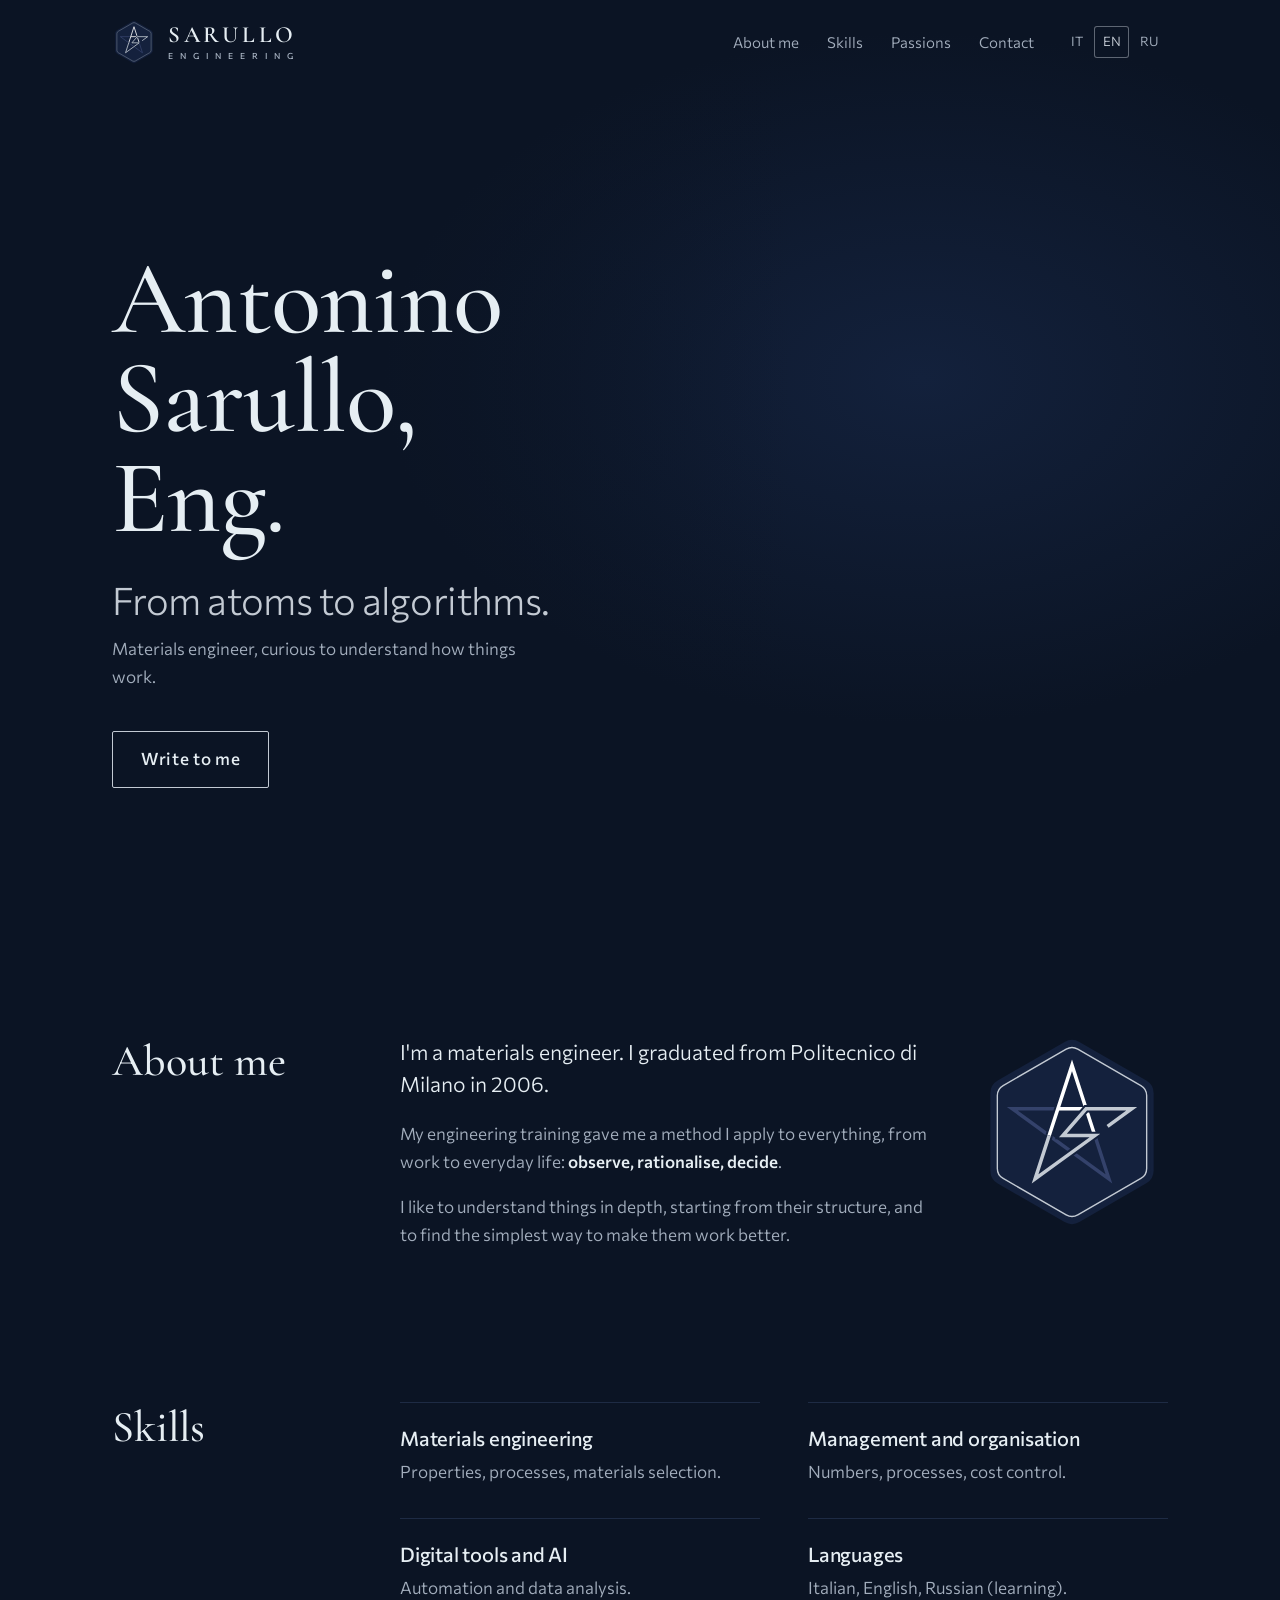
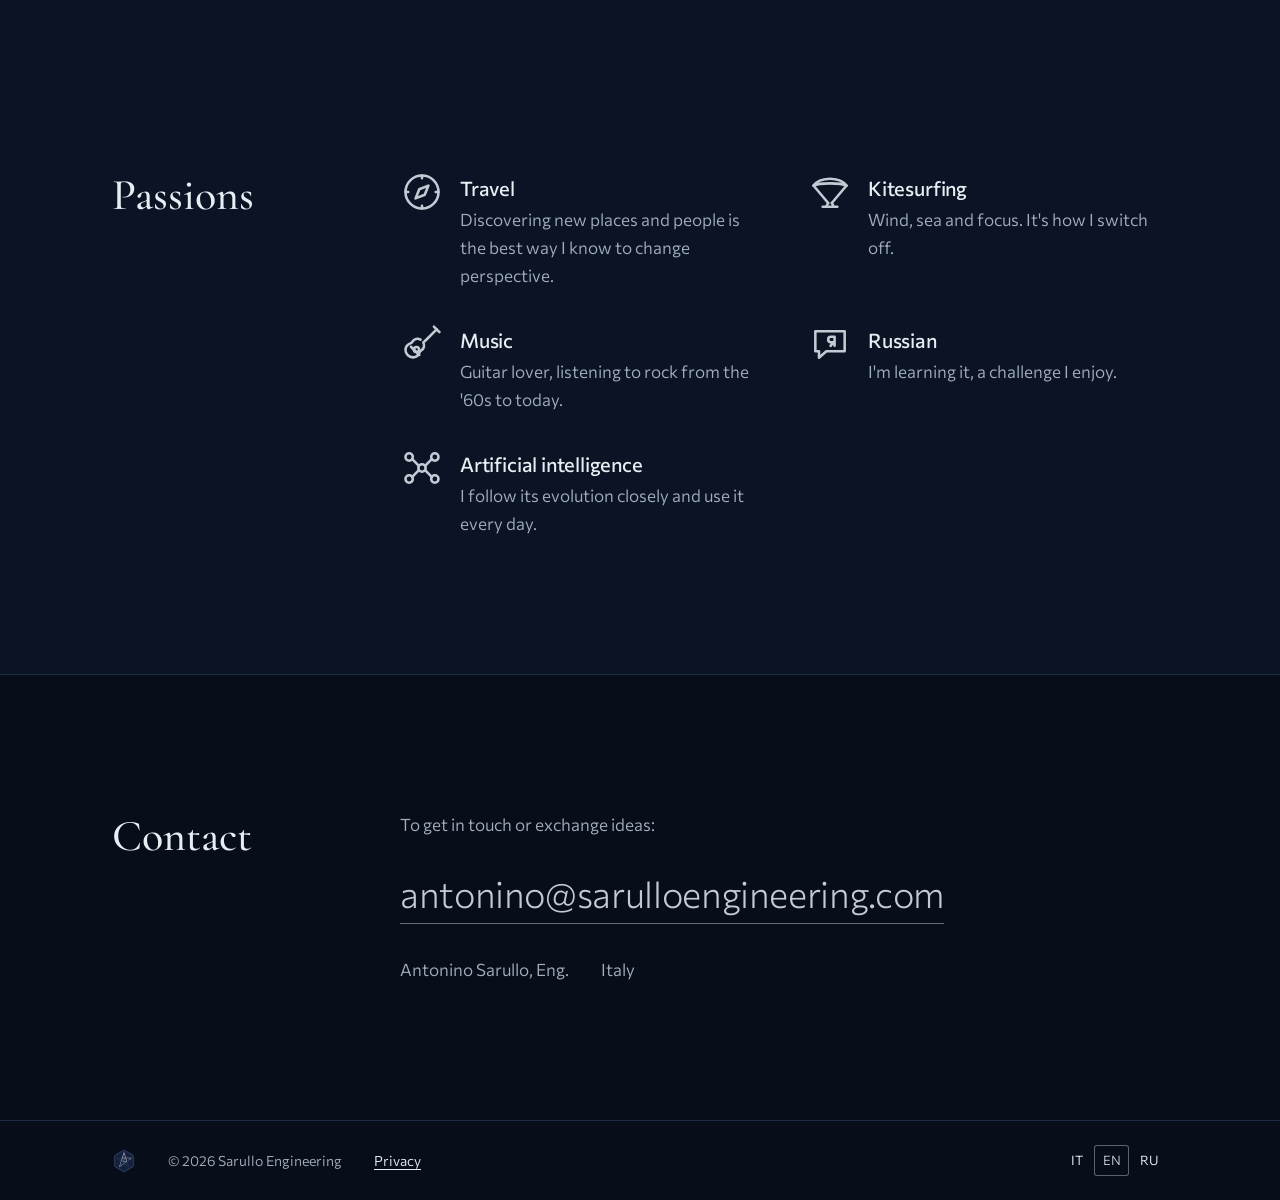
==== commit 16a3ecd9: "Nuovo marchio: bullone navy con filo d'argento, favicon essenziale, kit del marchio - Logo principal" ====
--- a/en/index.html
+++ b/en/index.html
@@ -15,9 +15,16 @@
   <meta property="og:description" content="Antonino Sarullo, materials engineer, graduated from Politecnico di Milano. From atoms to algorithms.">
   <meta property="og:url" content="https://sarulloengineering.com/en/">
   <meta property="og:locale" content="en_GB">
-  <meta name="theme-color" content="#0E1A2B">
+  <meta property="og:image" content="https://sarulloengineering.com/assets/img/og-image.png">
+  <meta property="og:image:width" content="1200">
+  <meta property="og:image:height" content="630">
+  <meta name="twitter:card" content="summary_large_image">
+  <meta name="theme-color" content="#0B1424">
   <link rel="icon" href="/assets/img/favicon.svg" type="image/svg+xml">
+  <link rel="icon" href="/assets/img/favicon-32.png" sizes="32x32" type="image/png">
+  <link rel="apple-touch-icon" href="/assets/img/apple-touch-icon.png">
   <link rel="preload" href="/assets/fonts/commissioner-latin.woff2" as="font" type="font/woff2" crossorigin>
+  <link rel="preload" href="/assets/fonts/cormorant-latin-500.woff2" as="font" type="font/woff2" crossorigin>
   <link rel="stylesheet" href="/assets/css/style.css">
 </head>
 <body>
@@ -26,8 +33,8 @@
   <header class="site-header">
     <div class="wrap">
       <a class="brand" href="/en/" aria-label="Sarullo Engineering, home">
-        <svg class="logo" viewBox="0 0 100 100" fill="none" stroke="currentColor" stroke-width="4" stroke-linejoin="round" stroke-linecap="round" aria-hidden="true"><path d="M50 4 L89.84 27 L89.84 73 L50 96 L10.16 73 L10.16 27 Z"/><path d="M50 16 L71.16 81.12 L15.76 40.88 L84.24 40.88 L28.84 81.12 Z"/></svg>
-        <span class="brand__name">Sarullo Engineering</span>
+        <img class="logo" src="/assets/img/logo.svg" alt="" width="44" height="44">
+        <span class="wordmark"><span class="wordmark__name">Sarullo</span><span class="wordmark__sub"><span>E</span><span>N</span><span>G</span><span>I</span><span>N</span><span>E</span><span>E</span><span>R</span><span>I</span><span>N</span><span>G</span></span></span>
       </a>
       <nav class="site-nav" aria-label="Sections">
         <ul>
@@ -65,8 +72,9 @@
             <p>My engineering training gave me a method I apply to everything, from work to everyday life: <strong>observe, rationalise, decide</strong>.</p>
             <p>I like to understand things in depth, starting from their structure, and to find the simplest way to make them work better.</p>
           </div>
-          <!-- Ritratto: sostituire il logo con <img src="/assets/img/foto.jpg" alt="Antonino Sarullo" width="384" height="443"> -->
-          <figure class="portrait" aria-hidden="true"><svg viewBox="0 0 100 100" fill="none" stroke="currentColor" stroke-width="4" stroke-linejoin="round" stroke-linecap="round" aria-hidden="true"><path d="M50 4 L89.84 27 L89.84 73 L50 96 L10.16 73 L10.16 27 Z"/><path d="M50 16 L71.16 81.12 L15.76 40.88 L84.24 40.88 L28.84 81.12 Z"/></svg></figure>
+          <!-- Ritratto: quando c'è la foto, togliere la classe portrait--logo e usare
+               <img src="/assets/img/foto.jpg" alt="Antonino Sarullo" width="384" height="443"> -->
+          <figure class="portrait portrait--logo" aria-hidden="true"><img src="/assets/img/logo.svg" alt="" width="192" height="192"></figure>
         </div>
       </div>
     </section>
@@ -115,7 +123,7 @@
 
   <footer class="site-footer">
     <div class="wrap">
-      <svg class="logo" viewBox="0 0 100 100" fill="none" stroke="currentColor" stroke-width="4" stroke-linejoin="round" stroke-linecap="round" aria-hidden="true"><path d="M50 4 L89.84 27 L89.84 73 L50 96 L10.16 73 L10.16 27 Z"/><path d="M50 16 L71.16 81.12 L15.76 40.88 L84.24 40.88 L28.84 81.12 Z"/></svg>
+      <img class="logo" src="/assets/img/logo.svg" alt="" width="24" height="24">
       <p>&copy; <span data-year>2026</span> Sarullo Engineering</p>
       <!-- TODO: inserire la Partita IVA (obbligatoria sul sito se presente) -->
       <p><a href="/en/privacy.html">Privacy</a></p>
--- a/assets/css/style.css
+++ b/assets/css/style.css
@@ -1,7 +1,8 @@
 /* ==========================================================================
    Sarullo Engineering — foglio di stile unico per tutte le lingue
-   Palette: blu di Prussia (un pigmento cristallino), ghiaccio come accento,
-   ottone solo per i segnali luminosi dell'animazione.
+   Palette del marchio: navy notte come fondo, navy e argento come nel logo,
+   ottone solo per le scintille dell'animazione.
+   Caratteri: Cormorant Garamond per marchio e titoli, Commissioner per i testi.
    ========================================================================== */
 
 /* ---------- Font (self-hosted, nessuna chiamata a servizi esterni) ---------- */
@@ -27,25 +28,32 @@
   unicode-range: U+0301, U+0400-045F, U+0490-0491, U+04B0-04B1, U+2116;
 }
 
+@font-face { font-family: "Cormorant Garamond"; src: url("/assets/fonts/cormorant-latin-500.woff2") format("woff2"); font-weight: 500; font-display: swap; unicode-range: U+0000-00FF, U+0131, U+0152-0153, U+02BB-02BC, U+02C6, U+02DA, U+02DC, U+0304, U+0308, U+0329, U+2000-206F, U+20AC, U+2122, U+2191, U+2193, U+2212, U+2215, U+FEFF, U+FFFD; }
+@font-face { font-family: "Cormorant Garamond"; src: url("/assets/fonts/cormorant-latin-600.woff2") format("woff2"); font-weight: 600; font-display: swap; unicode-range: U+0000-00FF, U+0131, U+0152-0153, U+02BB-02BC, U+02C6, U+02DA, U+02DC, U+0304, U+0308, U+0329, U+2000-206F, U+20AC, U+2122, U+2191, U+2193, U+2212, U+2215, U+FEFF, U+FFFD; }
+@font-face { font-family: "Cormorant Garamond"; src: url("/assets/fonts/cormorant-cyrillic-500.woff2") format("woff2"); font-weight: 500; font-display: swap; unicode-range: U+0301, U+0400-045F, U+0490-0491, U+04B0-04B1, U+2116; }
+@font-face { font-family: "Cormorant Garamond"; src: url("/assets/fonts/cormorant-cyrillic-600.woff2") format("woff2"); font-weight: 600; font-display: swap; unicode-range: U+0301, U+0400-045F, U+0490-0491, U+04B0-04B1, U+2116; }
+
 /* ---------- Token ---------- */
 :root {
-  --prussian: #0E1A2B;   /* fondo */
-  --night:    #09121F;   /* contatti e footer */
-  --line:     #22344C;   /* righe e bordi */
-  --ice:      #9BE7EE;   /* accento */
+  --prussian: #0B1424;   /* fondo: navy notte */
+  --navy:     #14213D;   /* il navy del marchio */
+  --night:    #070E1A;   /* contatti e footer */
+  --line:     #1E2B44;   /* righe e bordi */
+  --silver:   #C3CAD3;   /* accento: l'argento del marchio */
   --brass:    #E2B35C;   /* solo segnali */
   --frost:    #E6EEF3;   /* testo principale */
-  --mist:     #A3B2C2;   /* testo secondario */
+  --mist:     #A3AEBD;   /* testo secondario */
 
   --font: "Commissioner", system-ui, -apple-system, "Segoe UI", sans-serif;
+  --serif: "Cormorant Garamond", Georgia, "Times New Roman", serif;
 
   --fs-small: 0.875rem;   /* 14 */
   --fs-body:  1.0625rem;  /* 17 */
   --fs-lead:  1.3125rem;  /* 21 */
   --fs-h3:    1.25rem;    /* 20 */
-  --fs-h2:    clamp(1.75rem, 3.6vw, 2.25rem);   /* 28–36 */
+  --fs-h2:    clamp(2rem, 4vw, 2.75rem);        /* 32–44 */
   --fs-claim: clamp(1.5rem, 3.4vw, 2.375rem);   /* 24–38 */
-  --fs-hero:  clamp(2.75rem, 8.4vw, 6.25rem);   /* 44–100 */
+  --fs-hero:  clamp(3rem, 8.6vw, 6.5rem);       /* 48–104 */
 
   --measure: 34em;
   --gutter: clamp(1rem, 4vw, 3rem);
@@ -74,18 +82,24 @@
 a { color: inherit; text-decoration-thickness: 1px; text-underline-offset: 0.22em; }
 a:hover { text-decoration-thickness: 2px; }
 strong { font-weight: 560; color: var(--frost); }
-:focus-visible { outline: 2px solid var(--ice); outline-offset: 3px; border-radius: 2px; }
+:focus-visible { outline: 2px solid var(--silver); outline-offset: 3px; border-radius: 2px; }
 
 .skip-link {
   position: absolute; left: var(--gutter); top: -3rem;
-  background: var(--ice); color: var(--prussian); padding: .5rem 1rem; z-index: 20;
+  background: var(--silver); color: var(--prussian); padding: .5rem 1rem; z-index: 20;
 }
 .skip-link:focus { top: .75rem; }
 
 .wrap { width: 100%; max-width: var(--max); margin: 0 auto; padding: 0 var(--gutter); }
 
-/* ---------- Logo (header e footer) ---------- */
-.logo { width: 2.25rem; height: 2.25rem; flex: none; color: var(--ice); }
+/* ---------- Logo e scritta del marchio ---------- */
+.logo { width: 2.75rem; height: 2.75rem; flex: none; }
+.wordmark { display: inline-grid; gap: 5px; }
+.wordmark__name {
+  font-family: var(--serif); font-weight: 600; font-size: 1.45rem; line-height: 1;
+  letter-spacing: .16em; margin-right: -.16em; text-transform: uppercase; color: var(--frost);
+}
+.wordmark__sub { display: flex; justify-content: space-between; font-size: .53rem; font-weight: 500; line-height: 1; color: var(--mist); }
 
 /* ---------- Header ---------- */
 .site-header { position: absolute; inset: 0 0 auto 0; z-index: 10; }
@@ -97,7 +111,6 @@
   display: flex; align-items: center; gap: .75rem;
   text-decoration: none; margin-right: auto;
 }
-.brand__name { font-size: 1rem; font-weight: 520; letter-spacing: .01em; line-height: 1.2; }
 
 .site-nav ul { display: flex; gap: 1.75rem; list-style: none; margin: 0; padding: 0; }
 .site-nav a { text-decoration: none; font-size: .9375rem; color: var(--mist); }
@@ -108,7 +121,7 @@
   display: block; padding: .3rem .55rem; text-decoration: none; border-radius: 3px; color: var(--mist);
 }
 .lang-switch a:hover { color: var(--frost); }
-.lang-switch a[aria-current="true"] { color: var(--ice); box-shadow: inset 0 0 0 1px rgba(155, 231, 238, .35); }
+.lang-switch a[aria-current="true"] { color: var(--silver); box-shadow: inset 0 0 0 1px rgba(195, 202, 211, .45); }
 
 /* ---------- Hero ---------- */
 .hero {
@@ -116,32 +129,32 @@
   min-height: 100svh;
   display: flex; align-items: flex-end;
   background:
-    radial-gradient(ellipse 60% 55% at 72% 42%, #16294A 0%, rgba(14,26,43,0) 70%),
+    radial-gradient(ellipse 60% 55% at 72% 42%, #13213C 0%, rgba(11,20,36,0) 70%),
     var(--prussian);
 }
 .hero__canvas { position: absolute; inset: 0; width: 100%; height: 100%; z-index: -1; }
 .hero::after {
   /* velatura che tiene leggibile il testo sopra l'animazione */
   content: ""; position: absolute; inset: 0; z-index: -1; pointer-events: none;
-  background: linear-gradient(90deg, rgba(14,26,43,.9) 0%, rgba(14,26,43,.45) 40%, rgba(14,26,43,0) 62%);
+  background: linear-gradient(90deg, rgba(11,20,36,.9) 0%, rgba(11,20,36,.45) 40%, rgba(11,20,36,0) 62%);
 }
 .hero .wrap { padding-top: 8rem; padding-bottom: clamp(3.5rem, 9vw, 7rem); }
 .hero h1 {
-  font-size: var(--fs-hero); font-weight: 200; letter-spacing: -0.04em; line-height: .95;
+  font-family: var(--serif); font-size: var(--fs-hero); font-weight: 500; letter-spacing: -0.01em; line-height: .96;
   max-width: 8ch;
 }
 .hero__claim {
   font-size: var(--fs-claim); font-weight: 340; letter-spacing: -0.015em; line-height: 1.2;
-  color: var(--ice); margin: 1.5rem 0 .75rem;
+  font-weight: 300; color: var(--silver); margin: 1.75rem 0 .75rem;
 }
 .hero__sub { font-size: var(--fs-body); color: var(--mist); max-width: 26em; margin: 0 0 2.5rem; }
 .button {
-  display: inline-block; padding: .8rem 1.6rem; border-radius: 2rem;
-  border: 1px solid var(--ice); color: var(--ice);
-  font-weight: 500; text-decoration: none; letter-spacing: .01em;
+  display: inline-block; padding: .85rem 1.75rem; border-radius: 2px;
+  border: 1px solid var(--silver); color: var(--frost);
+  font-weight: 500; text-decoration: none; letter-spacing: .04em;
   transition: background-color .2s, color .2s;
 }
-.button:hover { background: var(--ice); color: var(--prussian); }
+.button:hover { background: var(--silver); color: var(--prussian); }
 
 /* ---------- Sezioni ---------- */
 .section { padding: var(--section-space) 0; }
@@ -153,7 +166,7 @@
 @media (min-width: 56rem) {
   .section__grid { grid-template-columns: 15rem minmax(0, 1fr); }
 }
-.section h2, .contact h2 { font-size: var(--fs-h2); font-weight: 300; letter-spacing: -0.02em; }
+.section h2, .contact h2 { font-family: var(--serif); font-size: var(--fs-h2); font-weight: 500; letter-spacing: 0; }
 .prose { max-width: var(--measure); }
 .prose p { color: var(--mist); }
 .prose .lead { font-size: var(--fs-lead); line-height: 1.5; color: var(--frost); font-weight: 340; }
@@ -171,7 +184,9 @@
   display: grid; place-items: center;
 }
 .portrait img { width: 100%; height: 100%; object-fit: cover; }
-.portrait svg { width: 45%; color: rgba(155, 231, 238, .55); }
+/* finché non c'è la foto: il marchio al posto del ritratto */
+.portrait--logo { clip-path: none; background: none; aspect-ratio: 1; }
+.portrait--logo img { object-fit: contain; }
 
 /* Competenze: griglia 2×2 con righe sottili */
 .skills {
@@ -190,7 +205,7 @@
 }
 @media (min-width: 40rem) { .passions { grid-template-columns: repeat(2, minmax(0, 1fr)); } }
 .passions li { display: grid; grid-template-columns: 2.75rem minmax(0, 1fr); gap: 1rem; align-items: start; }
-.passions svg { width: 2.75rem; height: 2.75rem; color: var(--ice); }
+.passions svg { width: 2.75rem; height: 2.75rem; color: var(--silver); }
 .passions h3 { font-size: var(--fs-h3); font-weight: 480; margin: .45rem 0 .35rem; }
 .passions p { color: var(--mist); margin: 0; }
 
@@ -200,9 +215,9 @@
 .contact__mail {
   display: inline-block; margin: .5rem 0 2rem;
   font-size: clamp(1.3rem, 4.4vw, 2.25rem); font-weight: 280; letter-spacing: -0.01em;
-  color: var(--ice); text-decoration: none; border-bottom: 1px solid rgba(155,231,238,.5); overflow-wrap: anywhere;
-}
-.contact__mail:hover { border-bottom-color: var(--ice); }
+  color: var(--silver); text-decoration: none; border-bottom: 1px solid rgba(195,202,211,.5); overflow-wrap: anywhere;
+}
+.contact__mail:hover { border-bottom-color: var(--silver); }
 .contact__list { list-style: none; margin: 0; padding: 0; display: flex; flex-wrap: wrap; gap: .5rem 2rem; color: var(--mist); }
 
 /* ---------- Footer ---------- */
@@ -216,17 +231,17 @@
 /* ---------- Pagina privacy ---------- */
 .page-legal .site-header { position: static; border-bottom: 1px solid var(--line); }
 .legal { padding: 4rem 0 var(--section-space); }
-.legal h1 { font-size: var(--fs-h2); font-weight: 300; margin-bottom: 1.5rem; }
+.legal h1 { font-family: var(--serif); font-size: var(--fs-h2); font-weight: 500; margin-bottom: 1.5rem; }
 .legal h2 { font-size: var(--fs-h3); font-weight: 480; margin: 2.5rem 0 .75rem; }
 .legal .prose { max-width: var(--measure); }
-.legal a { color: var(--ice); }
+.legal a { color: var(--silver); }
 
 /* ---------- 404 ---------- */
-.page-404 a { color: var(--ice); }
+.page-404 a { color: var(--silver); }
 .notfound { min-height: 100svh; display: grid; place-content: center; gap: 2rem; padding: var(--gutter); }
 .notfound .logo { width: 4.5rem; height: 4.5rem; }
 .notfound__langs { display: grid; gap: 1.5rem; }
-.notfound h1, .notfound h2 { font-size: var(--fs-h3); font-weight: 420; margin-bottom: .25rem; }
+.notfound h1, .notfound h2 { font-family: var(--serif); font-size: 1.6rem; font-weight: 500; margin-bottom: .25rem; }
 .notfound p { color: var(--mist); }
 
 /* ---------- Mobile ---------- */
@@ -235,7 +250,7 @@
   .site-nav { order: 3; width: 100%; }
   .site-nav ul { gap: 1.25rem; }
   .hero { align-items: flex-end; }
-  .hero::after { background: linear-gradient(0deg, rgba(14,26,43,.96) 20%, rgba(14,26,43,.6) 48%, rgba(14,26,43,0) 72%); }
+  .hero::after { background: linear-gradient(0deg, rgba(11,20,36,.96) 20%, rgba(11,20,36,.6) 48%, rgba(11,20,36,0) 72%); }
   .hero .wrap { padding-top: 55svh; padding-bottom: 3rem; }
   .hero__claim { margin-top: 1.1rem; }
   .hero__sub { margin-bottom: 2rem; }
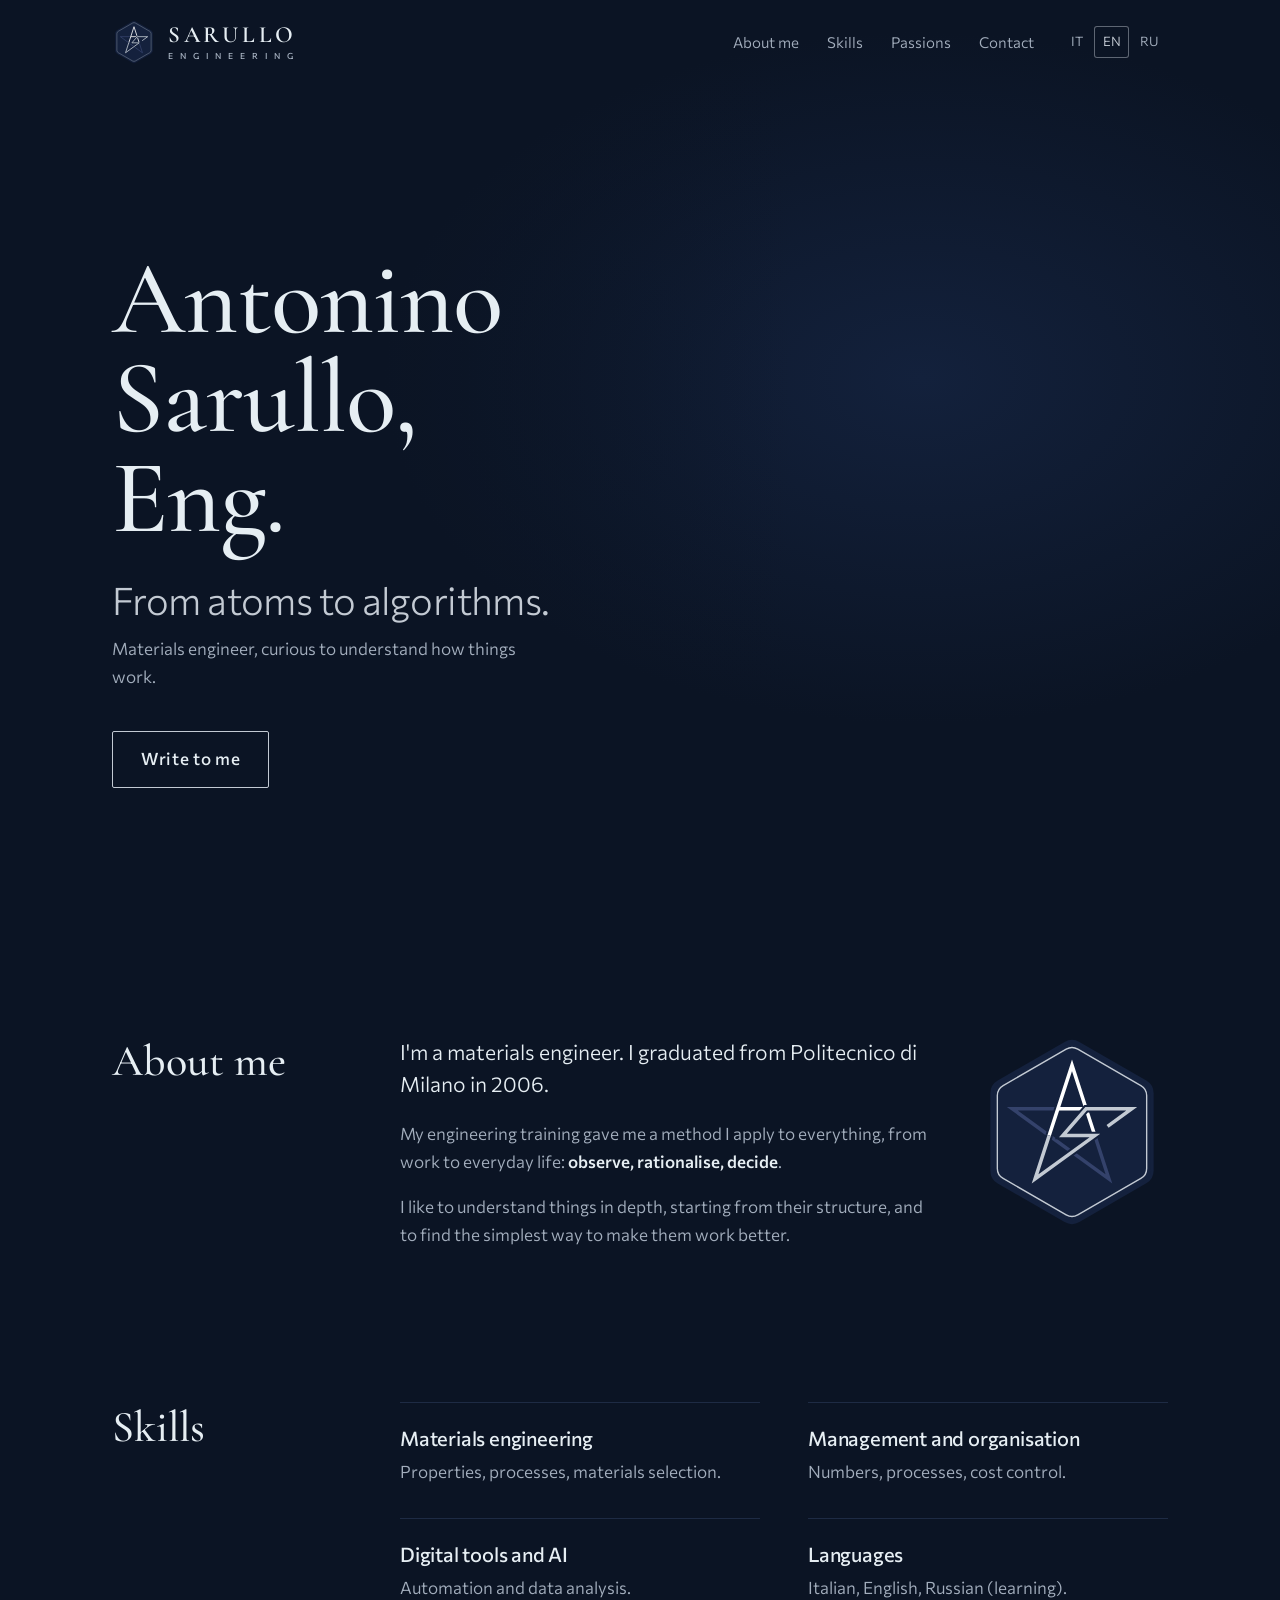
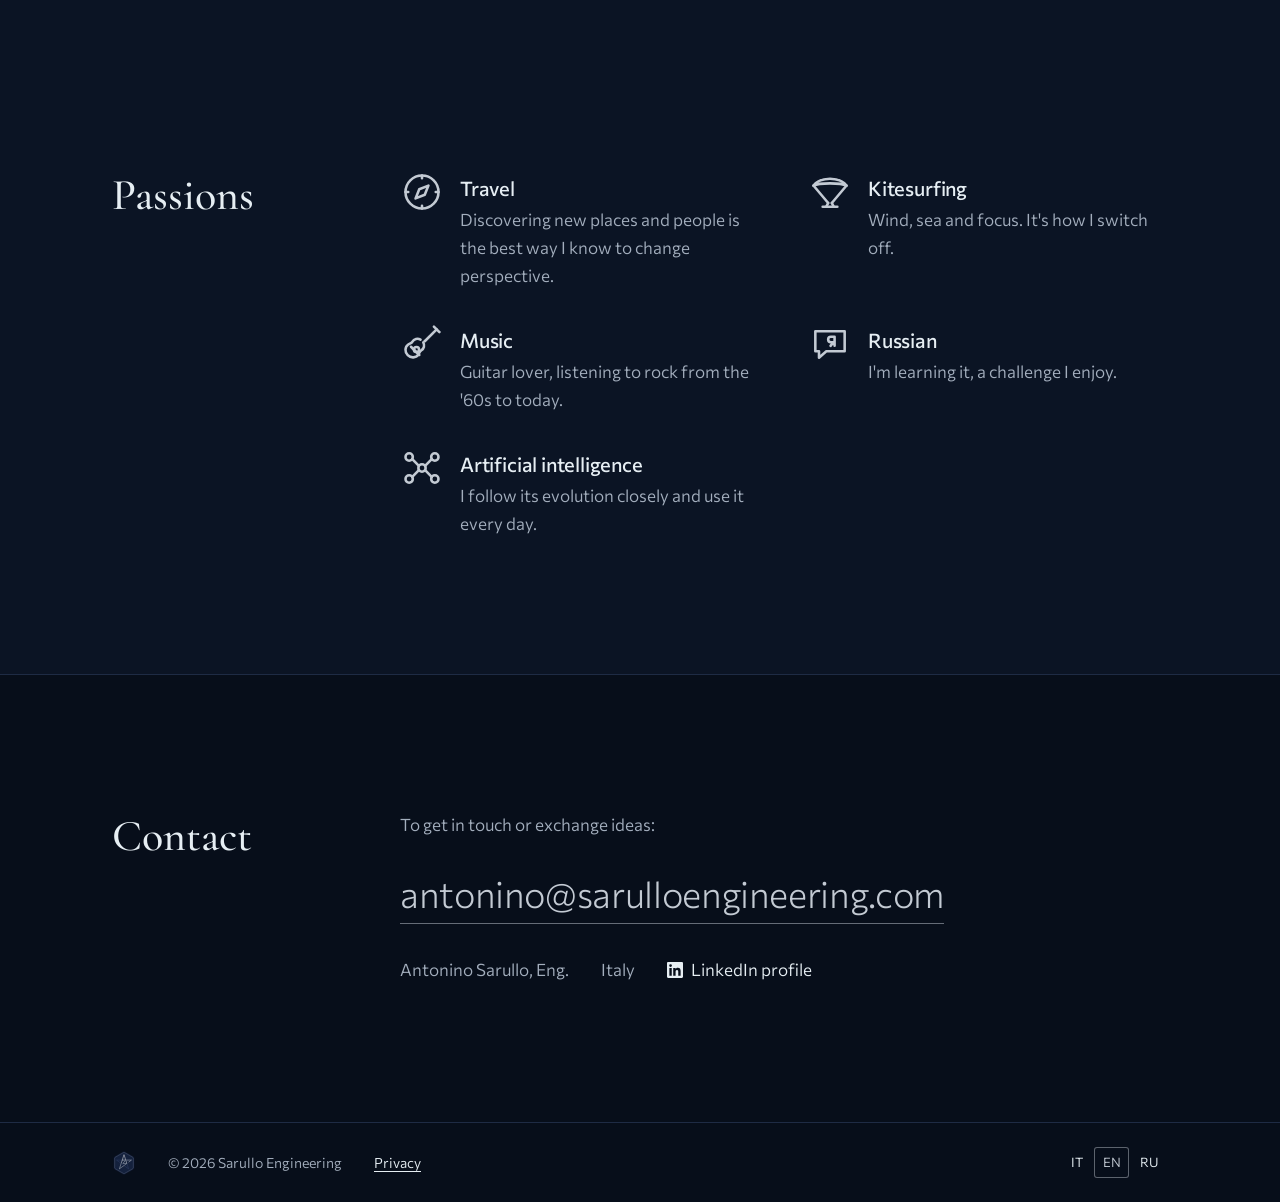
==== commit c0848228: "Contatti: link al profilo LinkedIn in italiano, inglese e russo Co-Authored-By: Claude Opus 5.5 <nor" ====
--- a/en/index.html
+++ b/en/index.html
@@ -114,8 +114,7 @@
         <ul class="contact__list">
           <li>Antonino Sarullo, Eng.</li>
           <li>Italy</li>
-          <!-- TODO: link al profilo LinkedIn
-          <li><a href="https://www.linkedin.com/in/...">LinkedIn</a></li> -->
+          <li><a class="contact__link" href="https://www.linkedin.com/in/antoninosarullo" rel="me noopener" target="_blank"><svg class="contact__icon" viewBox="0 0 24 24" width="16" height="16" aria-hidden="true" focusable="false"><path fill="currentColor" d="M20.45 20.45h-3.56v-5.57c0-1.33-.03-3.04-1.85-3.04-1.85 0-2.14 1.45-2.14 2.94v5.67H9.35V9h3.41v1.56h.05c.48-.9 1.64-1.85 3.37-1.85 3.6 0 4.27 2.37 4.27 5.46v6.28zM5.34 7.43a2.06 2.06 0 1 1 0-4.13 2.06 2.06 0 0 1 0 4.13zM7.12 20.45H3.56V9h3.56v11.45zM22.22 0H1.77C.79 0 0 .77 0 1.73v20.54C0 23.23.79 24 1.77 24h20.45c.98 0 1.78-.77 1.78-1.73V1.73C24 .77 23.2 0 22.22 0z"/></svg>LinkedIn profile</a></li>
         </ul>
       </div>
     </div>
--- a/assets/css/style.css
+++ b/assets/css/style.css
@@ -219,6 +219,9 @@
 }
 .contact__mail:hover { border-bottom-color: var(--silver); }
 .contact__list { list-style: none; margin: 0; padding: 0; display: flex; flex-wrap: wrap; gap: .5rem 2rem; color: var(--mist); }
+.contact__link { display: inline-flex; align-items: center; gap: .5rem; color: var(--frost); text-decoration: none; border-bottom: 1px solid transparent; }
+.contact__link:hover { border-bottom-color: var(--silver); }
+.contact__icon { flex: none; }
 
 /* ---------- Footer ---------- */
 .site-footer { background: var(--night); color: var(--mist); font-size: var(--fs-small); border-top: 1px solid var(--line); }
